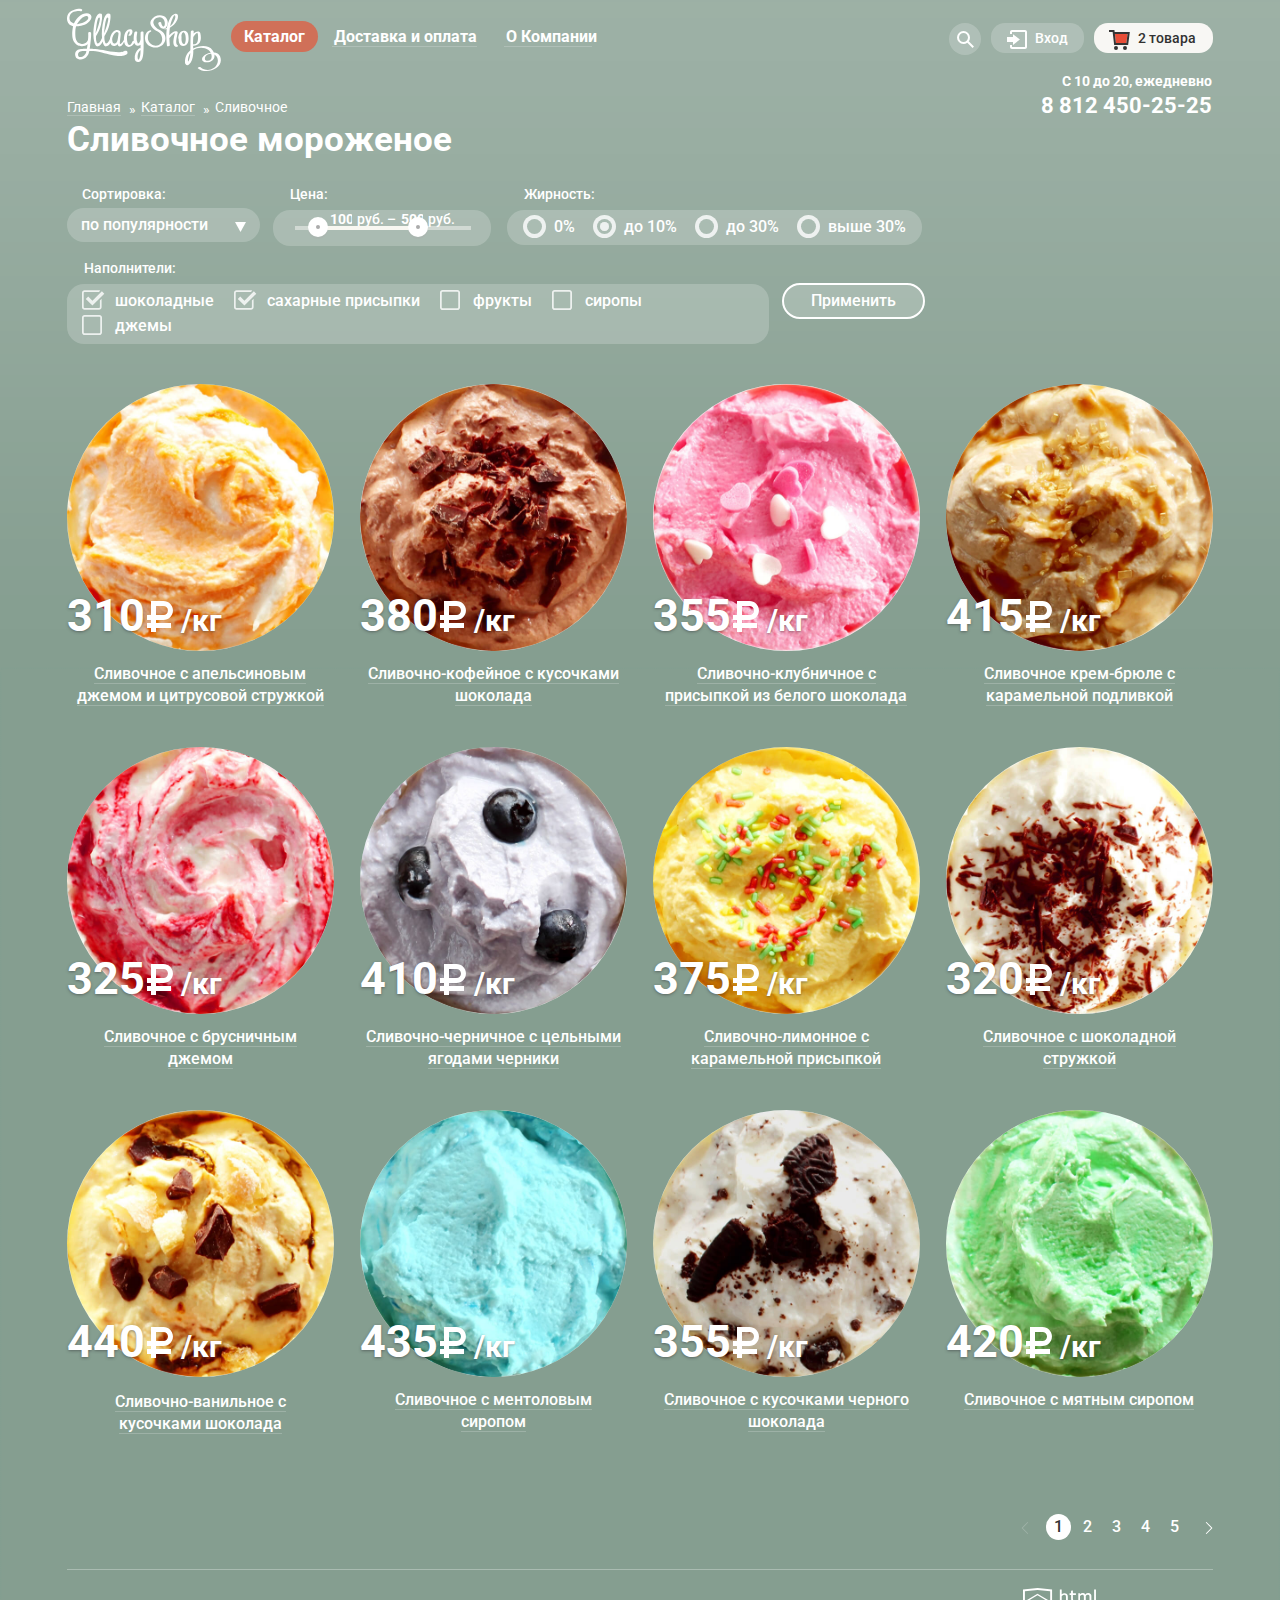
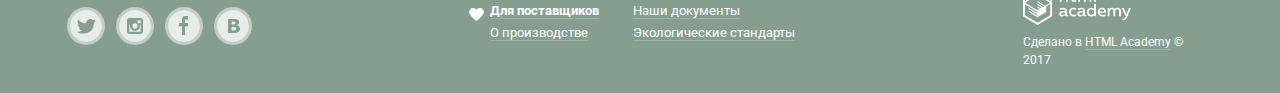
==== catalog.html @ 10a0502d "внесение правок в соответствии с замечаниями" ====
<!DOCTYPE html>
<html lang="ru">
  <head>
    <meta charset="utf-8">
    <meta name="format-detection" content="telephone=no">
    <title>HTML Academy: Глейси</title>
    <link href="https://fonts.googleapis.com/css?family=Roboto:400,500,700&amp;subset=cyrillic" rel="stylesheet">
    <link href="css/normalize.css" rel="stylesheet">
    <link href="css/style.css" rel="stylesheet">
  </head>
  <body class="catalog-body">
    <div class="site-container">
      <header class="main-header catalog-main-header">
        <nav class="main-navigation">
          <a class="header-logo" href="index.html">
            <img class="logo-image" src="img/logo.svg" width="154" height="64" alt="Глейси">
          </a>
          <ul class="site-navigation">
            <li class="site-navigation-item">
              <a class="site-navigation-link current" href="#">Каталог</a>
              <ul class="item-navigation">
                <li class="new-items">
                  <a href="#">
                    <strong>Новинки</strong>
                  </a>
                </li>
                <li>
                  <a class="current" href="catalog.html">Сливочное</a>
                </li>
                <li>
                  <a href="#">Щербеты</a>
                </li>
                <li>
                  <a href="#">Фруктовый лед</a>
                </li>
                <li>
                  <a href="#">Мелорин</a>
                </li>
              </ul>
            </li>
            <li class="site-navigation-item">
              <a class="site-navigation-link" href="#">Доставка и оплата</a>
            </li>
            <li>
              <a class="site-navigation-link" href="#">О Компании</a>
            </li>
          </ul>
          <ul class="user-navigation">
            <li class="header-search">
              <a class="user-navigation-link search-button" href="#" aria-label="Поиск"></a>
              <form class="search-form" method="get" action="#">
                <label class="visually-hidden" for="main-search">Что ищем</label>
                <input class="entry-field" id="main-search" name="search" type="search" placeholder="Что ищем?">
              </form>
            </li>
            <li class="header-enter">
              <a class="user-navigation-link enter-button" href="#">Вход</a>
              <form class="enter-form" method="post" action="#">
                <label class="visually-hidden" for="main-enter-email">Введите адрес электронной почты</label>
                <input class="entry-field" id="main-enter-email" name="enter-email" type="email" placeholder="Электронная почта">
                <label class="visually-hidden" for="main-enter-password">Введите пароль</label>
                <input class="entry-field" id="main-enter-password" name="enter-password" type="password" placeholder="Пароль">
                <div class="enter-button-wrapper">
                  <button class="button" type="submit">Войти</button>
                  <p>
                    <a class="enter-form-link" href="#">Забыли пароль?</a>
                    <a class="enter-form-link" href="#">Новая регистрация</a>
                  </p>
                </div>
              </form>
            </li>
            <li class="header-cart">
              <a class="user-navigation-link cart-link full-cart" href="#" aria-label="Корзина">2 товара</a>
              <div class="cart-content">
                <h2 class="visually-hidden">Содержание корзины</h2>
                <table>
                  <tr class="cart-item">
                    <td class="delete-button">
                      <button class="cart-button" type="button">
                        <span class="visually-hidden">Удалить товар из корзины</span>
                      </button>
                    </td>
                    <td class="item-image">
                      <img class="cart-item-image" src="img/small-ice-cream1.png" width="33" height="33" alt="Пломбир с апельсиновым джемом">
                    </td>
                    <td class="item-title">Пломбир с апельсиновым джемом</td>
                    <td class="item-weight-price">
                      1,5 кг х<span> 200 руб</span>
                    </td>
                    <td class="item-total-price">300 руб.</td>
                  </tr>
                  <tr class="cart-item">
                    <td class="delete-button">
                      <button class="cart-button" type="button">
                        <span class="visually-hidden">Удалить товар из корзины</span>
                      </button>
                    </td>
                    <td class="item-image">
                        <img class="cart-item-image" src="img/small-ice-cream2.png" width="33" height="33" alt="Клубничный пломбир с присыпкой из белого шоколада">
                    </td>
                    <td class="item-title">Клубничный пломбир с присыпкой из белого шоколада</td>
                    <td class="item-weight-price">
                      1,5 кг х<span> 300 руб</span>
                    </td>
                    <td class="item-total-price">450 руб.</td>
                  </tr>
                  <tr class="cart-total-price">
                    <td colspan="5">Итого: 750 руб.</td>
                  </tr>
                </table>
                <a class="button" href="#">Оформить заказ</a>
              </div>
            </li>
          </ul>
        </nav>
        <div class="contact-information">
          <p class="work-schedule">С 10 до 20, ежедневно</p>
          <p class="phone-number">8 812 450-25-25</p>
        </div>
      </header>
      <main class="catalog-main content">
        <ul class="breadcrumbs for-ie">
          <li>
            <a class="breadcrumbs-link" href="index.html">Главная</a>
          </li>
          <li>
            <a class="breadcrumbs-link" href="#">Каталог</a>
          </li>
          <li>Сливочное</li>
        </ul>
        <h1 class="for-ie">Сливочное мороженое</h1>
        <form class="filters for-ie" method="get" action="#">
          <h2 class="visually-hidden">Форма выбора товара</h2>
          <p class="sorting-filter-wrapper">
            <label class="sorting-filter-label" for="sorting">Сортировка:</label>
            <select class="sorting-filter" id="sorting" name="sorting">
              <option value="popular">по популярности</option>
              <option value="cheap">сначала недорогие</option>
              <option value="expensive">сначала дорогие</option>
              <option value="fat">по жирности</option>
            </select>
          </p>
          <fieldset class="price">
            <legend>Цена:</legend>
            <p class="price-value">
              <label class="visually-hidden" for="min-price">Введите минимальное значение</label>
              <input id="min-price" name="min-price" type="text" placeholder="100" value="100">
              <span>руб. &#8211;</span>
              <label class="visually-hidden" for="max-price">Введите максимальное значение</label>
              <input id="max-price" name="max-price" type="text" placeholder="500" value="500">
              <span>руб.</span>
            </p>
            <div class="price-range-background">
              <div class="price-range">
                <button class="min-price-button" type="button" aria-label="Минимальная цена"></button>
                <button class="max-price-button" type="button" aria-label="Максимальная цена"></button>
              </div>
            </div>
          </fieldset>
          <fieldset class="fat">
            <legend>Жирность:</legend>
            <ul class="fat-list">
              <li>
                <input class="visually-hidden fat-list-radio" id="fat-1" name="fat-select" type="radio" value="0">
                <label class="fat-list-button" for="fat-1">0%</label>
              </li>
              <li>
                <input class="visually-hidden fat-list-radio" id="fat-2" name="fat-select" type="radio" value="10" checked>
                <label class="fat-list-button" for="fat-2">до 10%</label>
              </li>
              <li>
                <input class="visually-hidden fat-list-radio" id="fat-3" name="fat-select" type="radio" value="30">
                <label class="fat-list-button" for="fat-3">до 30%</label>
              </li>
              <li>
                <input class="visually-hidden fat-list-radio" id="fat-4" name="fat-select" type="radio" value="over 30">
                <label class="fat-list-button" for="fat-4">выше 30%</label>
              </li>
            </ul>
          </fieldset>
          <fieldset class="filler">
            <legend>Наполнители:</legend>
            <ul class="filler-list">
              <li>
                <input class="visually-hidden filler-list-checkbox" id="filler-1" name="chocolate" type="checkbox" checked>
                <label class="filler-list-button" for="filler-1">шоколадные</label>
              </li>
              <li>
                <input class="visually-hidden filler-list-checkbox" id="filler-2" name="sugar-powders" type="checkbox" checked>
                <label class="filler-list-button" for="filler-2">сахарные присыпки</label>
              </li>
              <li>
                <input class="visually-hidden filler-list-checkbox" id="filler-3" name="fruit" type="checkbox">
                <label class="filler-list-button" for="filler-3">фрукты</label>
              </li>
              <li>
                <input class="visually-hidden filler-list-checkbox" id="filler-4" name="syrups" type="checkbox">
                <label class="filler-list-button" for="filler-4">сиропы</label>
              </li>
              <li>
                <input class="visually-hidden filler-list-checkbox" id="filler-5" name="jams" type="checkbox">
                <label class="filler-list-button" for="filler-5">джемы</label>
              </li>
            </ul>
          </fieldset>
          <button class="filters-button" type="submit">Применить</button>
        </form>
        <section class="ice-cream-types for-ie">
          <h2 class="visually-hidden">Список товаров</h2>
          <ul class="ice-cream-list">
            <li class="ice-cream-item">
              <img class="item-image" src="img/ice-cream1.jpg" width="267" height="267" alt="Сливочное с апельсиновым джемом и цитрусовой стружкой">
              <p class="item-price">
                <span>310</span>/кг
              </p>
              <p class="ice-cream-wrapper">
                <a class="item-title-link" href="#">Сливочное с апельсиновым джемом и цитрусовой стружкой</a>
                <a class="button item-button" href="#">Быстрый просмотр</a>
              </p>
            </li>
            <li class="ice-cream-item">
              <img class="item-image" src="img/ice-cream2.jpg" width="267" height="267" alt="Сливочно-кофейное с кусочками шоколада">
              <p class="item-price">
                <span>380</span>/кг
              </p>
              <p class="ice-cream-wrapper">
                <a class="item-title-link" href="#">Сливочно-кофейное с кусочками шоколада</a>
                <a class="button item-button" href="#">Быстрый просмотр</a>
              </p>
            </li>
            <li class="ice-cream-item">
              <img class="item-image" src="img/ice-cream3.jpg" width="267" height="267" alt="Сливочно-клубничное с присыпкой из белого шоколада">
              <p class="item-price">
                <span>355</span>/кг
              </p>
              <p class="ice-cream-wrapper">
                <a class="item-title-link" href="#">Сливочно-клубничное с присыпкой из белого шоколада</a>
                <a class="button item-button" href="#">Быстрый просмотр</a>
              </p>
            </li>
            <li class="ice-cream-item">
              <img class="item-image" src="img/ice-cream4.jpg" width="267" height="267" alt="Сливочное крем-брюле с карамельной подливкой">
              <p class="item-price">
                <span>415</span>/кг
              </p>
              <p class="ice-cream-wrapper">
                <a class="item-title-link" href="#">Сливочное крем-брюле с карамельной подливкой</a>
                <a class="button item-button" href="#">Быстрый просмотр</a>
              </p>
            </li>
            <li class="ice-cream-item">
              <img class="item-image" src="img/ice-cream5.jpg" width="267" height="267" alt="Сливочное с брусничным джемом">
              <p class="item-price">
                <span>325</span>/кг
              </p>
              <p class="ice-cream-wrapper">
                <a class="item-title-link" href="#">Сливочное с брусничным джемом</a>
                <a class="button item-button" href="#">Быстрый просмотр</a>
              </p>
            </li>
            <li class="ice-cream-item">
              <img class="item-image" src="img/ice-cream6.jpg" width="267" height="267" alt="Сливочно-черничное с цельными ягодами черники ">
              <p class="item-price">
                <span>410</span>/кг
              </p>
              <p class="ice-cream-wrapper">
                <a class="item-title-link" href="#">Сливочно-черничное с цельными ягодами черники</a>
                <a class="button item-button" href="#">Быстрый просмотр</a>
              </p>
            </li>
            <li class="ice-cream-item">
              <img class="item-image" src="img/ice-cream7.jpg" width="267" height="267" alt="Сливочно-лимонное с карамельной присыпкой">
              <p class="item-price">
                <span>375</span>/кг
              </p>
              <p class="ice-cream-wrapper">
                <a class="item-title-link" href="#">Сливочно-лимонное с карамельной присыпкой</a>
                <a class="button item-button" href="#">Быстрый просмотр</a>
              </p>
            </li>
            <li class="ice-cream-item">
              <img class="item-image" src="img/ice-cream8.jpg" width="267" height="267" alt="Сливочное с шоколадной стружкой">
              <p class="item-price">
                <span>320</span>/кг
              </p>
              <p class="ice-cream-wrapper">
                <a class="item-title-link" href="#">Сливочное с шоколадной стружкой</a>
                <a class="button item-button" href="#">Быстрый просмотр</a>
              </p>
            </li>
            <li class="ice-cream-item">
              <img class="item-image" src="img/ice-cream9.jpg" width="267" height="267" alt="Сливочно-ванильное с кусочками шоколада">
              <p class="item-price">
                <span>440</span>/кг
              </p>
              <p class="ice-cream-wrapper">
                <a class="item-title-link" href="#">Сливочно-ванильное с кусочками шоколада</a>
                <a class="button item-button" href="#">Быстрый просмотр</a>
              </p>
            </li>
            <li class="ice-cream-item">
              <img class="item-image" src="img/ice-cream10.jpg" width="267" height="267" alt="Сливочноe с ментоловым сиропом">
              <p class="item-price">
                <span>435</span>/кг
              </p>
              <p class="ice-cream-wrapper">
                <a class="item-title-link" href="#">Сливочноe с ментоловым сиропом</a>
                <a class="button item-button" href="#">Быстрый просмотр</a>
              </p>
            </li>
            <li class="ice-cream-item">
              <img class="item-image" src="img/ice-cream11.jpg" width="267" height="267" alt="Сливочное с кусочками черного шоколада">
              <p class="item-price">
                <span>355</span>/кг
              </p>
              <p class="ice-cream-wrapper">
                <a class="item-title-link" href="#">Сливочное с кусочками черного шоколада</a>
                <a class="button item-button" href="#">Быстрый просмотр</a>
              </p>
            </li>
            <li class="ice-cream-item">
              <img class="item-image" src="img/ice-cream12.jpg" width="267" height="267" alt="Сливочное с мятным сиропом">
              <p class="item-price">
                <span>420</span>/кг
              </p>
              <p class="ice-cream-wrapper">
                <a class="item-title-link" href="#">Сливочное с мятным сиропом</a>
                <a class="button item-button" href="#">Быстрый просмотр</a>
              </p>
            </li>
          </ul>
        </section>
        <ul class="pagination for-ie" aria-label="преход на другую страницу">
          <li>
            <a class="back" href="#">
              <span class="visually-hidden">назад</span>
            </a>
          </li>
          <li>
            <a class="page active" href="#">1</a>
          </li>
          <li>
            <a class="page" href="#">2</a>
          </li>
          <li>
            <a class="page" href="#">3</a>
          </li>
          <li>
            <a class="page" href="#">4</a>
          </li>
          <li>
            <a class="page" href="#">5</a>
          </li>
          <li>
            <a class="forward" href="#">
              <span class="visually-hidden">вперед</span>
            </a>
          </li>
        </ul>
      </main>
      <footer class="main-footer catalog-footer">
          <ul class="social" aria-label="мы в социальных сетях">
            <li>
              <a class="social-link twitter" href="#">
                <span class="visually-hidden">Твиттер</span>
              </a>
            </li>
            <li>
              <a class="social-link instagramm" href="#">
                <span class="visually-hidden">Инстаграмм</span>
              </a>
            </li>
            <li>
              <a class="social-link facebook" href="#">
                <span class="visually-hidden">Фейсбук</span>
              </a>
            </li>
            <li>
              <a class="social-link vk" href="#">
                <span class="visually-hidden">Вконтакте</span>
              </a>
          </li>
          </ul>
          <ul class="for-constractors-menu">
            <li>
              <a class="constractors" href="#">Для поставщиков</a>
            </li>
            <li>
              <a href="#">Наши документы</a>
            </li>
            <li>
              <a href="#">О производстве</a>
            </li>
            <li>
              <a href="#">Экологические стандарты</a>
            </li>
          </ul>
          <div class="copyright">
            <a href="https://htmlacademy.ru/intensive/htmlcss">
              <img src="img/logo-htmlacademy-small.svg" width="108" height="39" alt="Логотип HTML-Academy">
            </a>
            <p>
              Сделано в
              <a class="academy-link" href="https://htmlacademy.ru/intensive/htmlcss">HTML Academy</a>
              &#169; 2017
            </p>
          </div>
        </footer>
    </div>
  </body>
</html>
---- css/style.css ----
html {
  box-sizing: border-box;
}
*, *::after, *::before {
  box-sizing: inherit;
}
body {
  min-width: 1200px;
  margin: 0;
  padding: 0;
  font-weight: 400;
  font-size: 16px;
  line-height: 18px;
  font-family: "Roboto", "Arial", sans-serif;
  color: #ffffff;
  background-color: #849d8f;
}
.catalog-body {
  background-color: #849d8f;
  background-image: url(../img/illumination.png);
  background-size: cover;
}
.site-container {
  width: 1200px;
  margin: 0 auto;
}
a {
  text-decoration: none;
}
.visually-hidden {
  position: absolute;
  clip: rect(0 0 0 0);
  clip-path: inset(100%);
  width: 1px;
  height: 1px;
  margin: -1px;
  padding: 0;
  white-space: nowrap;
  overflow: hidden;
  border: 0;
}
.button {
  font-weight: 700;
  font-size: 18px;
  line-height: 24px;
  color: #fefefe;
  background-color: #e84d37;
  background-image: linear-gradient(to bottom, #e74a35, #f26843 );
  border: none;
  border-radius: 19px;
  box-shadow: 0 2px 2px 0 rgba(172, 16, 0, 0.64);
}
.button:hover,
.button:focus {
  background-image: linear-gradient(to bottom, #f58669, #ec6f5e );
  box-shadow: 0px 2px 2px 0px #ac1000;
}
.button:active {
  color: #fceeec;
  background-image: linear-gradient(to bottom, #d74632, #e1613e);
  box-shadow: inset 0px 2px 2px 0px #ac1000;
}
.entry-field::-webkit-input-placeholder {
  font-weight: 400;
  color: #999999;
}
.entry-field::-moz-placeholder {
  font-weight: 400;
  color: #999999;
}
.entry-field:-ms-input-placeholder {
  font-weight: 400;
  color: #999999;
}
.entry-field:focus::-webkit-input-placeholder {
  color: transparent;
}
.entry-field:focus::-moz-placeholder {
  color: transparent;
}
.entry-field:focus:-ms-input-placeholder {
  color: transparent;
}
.entry-field {
  min-height: 44px;
  font-weight: 700;
  font-size: 14px;
  line-height: 24px;
  color: #323232;
  background-color: #ffffff;
  border: 1px solid rgba(178, 178, 178, 0.52);
}
.entry-field:hover {
  border: 1px solid rgba(154, 154, 154, 0.52);
  box-shadow: 0 0 0 1px rgba(154, 154, 154, 0.52);
}
.entry-field:focus {
  border: 1px solid rgba(46, 136, 228, 0.52);
  box-shadow: 0 0 0 1px rgba(46, 136, 228, 0.52);
}
.main-header {
  position: relative;
  z-index: 2;
  margin-bottom: 39px;
  padding: 0 27px;
  text-align: right;
}
.catalog-main-header {
  margin-bottom: 21px;
}
.main-navigation {
  display: flex;
  justify-content: space-between;
  padding-top: 8px;
}
.site-navigation {
  display: flex;
  flex-wrap: wrap;
  width: 680px;
  margin: 0;
  margin-top: 20px;
  margin-left: 10px;
  padding: 0;
  list-style: none;
  font-weight: 700;
}
.site-navigation > li {
  position: relative;
  margin-right: 3px;
  margin-bottom: 7px;
}
.site-navigation-link {
  position: relative;
  padding: 6px 13px;
  color: #ffffff;
  background-color: transparent;
  border-radius: 16px;
}
.site-navigation-link::after {
  content: "";
  position: absolute;
  bottom: 5px;
  left: 11px;
  width: 75%;
  border-bottom: 1px solid rgba(255, 255, 255, 0.2);
}
.site-navigation-item:nth-child(2) .site-navigation-link::after {
  width: 86%;
}
.site-navigation-item:nth-child(3) .site-navigation-link::after {
  width: 80%;
}
.site-navigation .current,
.site-navigation .current:hover {
  color: #ffffff;
  background-color: #d07058;
  border-bottom: none;
}
.site-navigation-link:hover,
.site-navigation-link:focus {
  color: #333333;
  background-color: #f7f6f3;
  border-bottom: none;
}
.site-navigation-link:active {
  color: #333333;
  background-color: #ededed;
  border-bottom: none;
  box-shadow: inset 0 2px 1px 0 #696969;
}
.site-navigation-link:hover::after,
.site-navigation-link:active::after,
.site-navigation-link:focus::after,
.site-navigation-link.current::after {
  display: none;
}
.item-navigation {
  position: absolute;
  top: 30px;
  left: -7px;
  z-index: -1;
  width: 144px;
  padding: 0;
  padding-bottom: 7px;
  list-style: none;
  font-weight: 400;
  font-size: 14px;
  line-height: 16px;
  text-align: left;
  color: #323232;
  background-color: #f8f7f4;
  border-radius: 4px;
  box-shadow: 0px 20px 20px 0px rgba(0, 0, 0, 0.4);
  opacity: 0;
  transform: scale(0.1);
}
.site-navigation-link:hover + .item-navigation,
.site-navigation-link:focus + .item-navigation,
.site-navigation-link:active + .item-navigation,
.site-navigation-item:hover .item-navigation,
.item-navigation:hover {
  z-index: 2;
  opacity: 1;
  transform: scale(1);
}
.item-navigation li {
  margin: 0;
}
.item-navigation a {
  display: block;
  padding: 9px 18px 6px 19px;
  color: #323232;
}
.new-items a{
  padding-top: 10px;
  padding-bottom: 14px;
  font-weight: 700;
  border-bottom: 1px solid rgba(53, 53, 53, 0.2);
  border-radius: 4px 4px 0 0;
}
.item-navigation a:hover,
.item-navigation a:focus {
  background-color: #fbded7;
}
.item-navigation a:active {
  background-color: #f6b5a5;
}
.user-navigation {
  width: 277px;
  margin: 15px 0 0 auto;
  padding: 0;
  display: flex;
  flex-wrap: wrap;
  justify-content: flex-end;
  list-style: none;
}
.user-navigation li {
  margin-left: 10px;
  font-weight: 500;
  font-size: 14px;
}
.user-navigation-link {
  display: block;
  line-height: 16px;
  color: inherit;
  background-color: rgba(255, 255, 255, 0.2);
  border-radius: 14px;
}
.user-navigation .user-navigation-link:hover,
.user-navigation .user-navigation-link:focus {
  color: #323232;
  background-color: #f8f7f4;
}
.user-navigation .header-search {
  position: relative;
}
.search-button {
  width: 32px;
  height: 32px;
  background-image: url(../img/search.svg);
  background-repeat: no-repeat;
  background-position: center;
  border-radius: 50%;
}
.search-button:hover,
.search-button:focus {
  background-image: url(../img/search-hover.svg);
}
.search-form {
  position: absolute;
  top: 38px;
  left: -308px;
  z-index: -1;
  padding: 20px 15px;
  background-color: #f8f7f4;
  border-radius: 4px 5px;
  box-shadow: 0px 20px 20px 0px rgba(0, 0, 0, 0.4);
  opacity: 0;
  transform: scale(0.1);
}
.search-form input {
  width: 310px;
  padding: 8px 12px;
  border-radius: 4px;
}
.search-button:hover + .search-form,
.search-button:active + .search-form,
.search-button:focus + .search-form,
.header-search:hover .search-form {
  opacity: 1;
  z-index: 2;
  transform: scale(1);
}
.header-enter {
  position: relative;
}
.header-enter .enter-button {
  padding: 7px 16px 7px 44px;
}
.header-enter .enter-button::before {
  content: "";
  position: absolute;
  top: 7px;
  left: 16px;
  width: 21px;
  height: 19px;
  background-image: url(../img/enter.svg);
}
.header-enter .enter-button:hover::before,
.header-enter .enter-button:focus::before {
  background-image: url(../img/enter-hover.svg);
}
.enter-form {
  position: absolute;
  top: 37px;
  left: -183px;
  z-index: -1;
  padding: 20px;
  padding-bottom: 16px;
  font-size: 14px;
  line-height: 24px;
  text-align: left;
  color: #999999;
  background-color: #f8f7f4;
  border-radius: 5px;
  box-shadow: 0px 20px 20px 0px rgba(0, 0, 0, 0.4);
  opacity: 0;
  transform: scale(0.1);
}
.enter-button:hover + .enter-form,
.enter-button:focus + .enter-form,
.enter-button:active + .enter-form,
.header-enter:hover .enter-form {
  opacity: 1;
  z-index: 2;
  transform: scale(1);
}
.enter-form input {
  width: 240px;
  margin-bottom: 19px;
  padding: 0 12px;
  border-radius: 4px;
}
.enter-form .button {
  align-self: flex-start;
  margin-top: 1px;
  padding: 9px 24px;
  box-shadow: 0 1px 2px 0 #ac1000;
}
.enter-button-wrapper {
  display: flex;
  justify-content: space-between;
}
.enter-form p {
  width: 119px;
  margin: 0;
}
.enter-form-link {
  position: relative;
  font-size: 13px;
  line-height: 24px;
  color: #323232;
}
.enter-form-link::after {
  content: "";
  position: absolute;
  bottom: 2px;
  left: 0;
  width: 100%;
  border-bottom: 1px solid rgba(50, 50, 50, 0.3);
}
.enter-form-link:hover,
.enter-form-link:active {
  color: #e84d37;
}
.enter-form-link:hover::after,
.enter-form-link:active::after,
.enter-form-link:focus::after {
  border-bottom-color: rgba(232, 77, 55, 0.3);
}
.header-cart {
  position: relative;
}
.header-cart .cart-link {
  position: relative;
  padding: 7px 34px 7px 44px;
}
.header-cart .cart-link::before {
  content: "";
  position: absolute;
  top: 7px;
  left: 15px;
  width: 21px;
  height: 20px;
  background-image: url(../img/cart.svg);
}
.header-cart .cart-link:hover::before,
.header-cart .cart-link:focus::before {
  background-image: url(../img/cart-hover.svg);
}
.user-navigation .full-cart {
  padding-right: 17px;
  color: #323232;
  background-color: #f8f7f4;
}
.header-cart .full-cart::before,
.header-cart .full-cart:hover::before,
.header-cart .full-cart:focus::before {
  background-image: url(../img/full-cart.svg);
}
.cart-content {
  position: absolute;
  top: 38px;
  right: 0;
  z-index: -1;
  width: 540px;
  padding: 18px 15px;
  font-size: 13px;
  line-height: 16px;
  color: #323232;
  background-color: #f8f7f4;
  border-radius: 4px;
  box-shadow: 0 20px 20px 0 rgba(0, 0, 0, 0.4);
  opacity: 0;
  transform: scale(0.1);
}
.full-cart:hover + .cart-content,
.full-cart:focus + .cart-content,
.full-cart:active + .cart-content,
.header-cart:hover .cart-content {
  z-index: 2;
  opacity: 1;
  transform: scale(1);
}
.cart-content table {
  border-collapse: collapse;
}
.cart-content tr {
  min-height: 55px;
  text-align: left;
}
.cart-content tr:nth-last-child(2) {
  border-bottom: 1px solid #cacac7;
}
.cart-content td {
  padding-top: 9px;
  padding-bottom: 17px;
  vertical-align: top;
}
.cart-content .delete-button {
  width: 26px;
  padding-top: 4px;
}
.cart-button {
  width: 11px;
  height: 11px;
  background-color: transparent;
  background-image: url(../img/x.svg);
  background-repeat: no-repeat;
  background-position: center;
  border: none;
}
.cart-content .item-image {
  width: 45px;
  padding-top: 0;
}
.cart-content .item-title {
  width: 229px;
}
.item-weight-price {
  width: 141px;
  padding-left: 17px;
}
.item-total-price {
  width: 70px;
}
.cart-content span {
  color: #999999;
}
.cart-total-price td{
  padding-top: 12px;
  font-weight: 700;
  font-size: 15px;
  line-height: 18px;
  text-align: right;
}
.cart-content .button {
  display: inline-block;
  padding: 9px 15px 11px;
  vertical-align: middle;
  box-shadow: 0 1px 2px 0 #ac1000;
}
.contact-information {
  position: absolute;
  bottom: -42px;
  right: 28px;
}
.work-schedule {
  margin: 0;
  margin-bottom: 5px;
  font-weight: 700;
  font-size: 14px;
  line-height: 16px;
}
.phone-number {
  margin: 0;
  font-weight: 700;
  font-size: 22px;
  line-height: 24px;
}
.content {
  padding: 0 27px;
}
.promo-wrapper {
  position: relative;
  margin-bottom: 38px;
}
.promo-actions {
  position: relative;
  display: flex;
  flex-direction: column;
  justify-content: flex-end;
  align-items: center;
  padding-top: 15px;
  padding-bottom: 5px;
  min-height: 495px;
}
.promo-actions:nth-child(2),
.promo-actions:nth-child(3) {
  display: none;
}
.promo-actions h2 {
  z-index: 2;
  order: 1;
  width: 675px;
  margin: 0;
  margin-bottom: 30px;
  font-weight: 700;
  font-size: 60px;
  line-height: 61px;
  text-align: center;
}
.promo-image {
  position: absolute;
  top: -116px;
  left: 50px;
  z-index: 1;
}
.promo-actions .button {
  z-index: 2;
  order: 2;
  padding: 10px 40px 9px;
  font-size: 32px;
  line-height: 44px;
  color: #ffffff;
  text-shadow: 0 2px 5px rgba(160, 32, 11, 0.76);
  border-radius: 28px;
}
.button-wrapper {
  position: absolute;
  left: 0;
  bottom: 27px;
}
.slider-button {
  width: 20px;
  height: 20px;
  background-color: transparent;
  border: 3px solid #ffffff;
  border-radius: 50%;
  margin-right: 5px;
}
.button-wrapper .active {
  background-color: #ffffff;
}
.free-proposal {
  margin-bottom: 40px;
}
.free-proposal-list {
  display: flex;
  justify-content: space-between;
  align-items: flex-start;
  margin: 0;
  padding: 0;
  list-style: none;
}
.free-proposal-item {
  z-index: 2;
  display: flex;
  flex-direction: column;
  width: 560px;
  padding: 15px 19px 25px;
  border-radius: 14px;
}
.free-proposal-item h3 {
  margin: 0;
  margin-bottom: 15px;
  padding: 0;
  font-weight: 700;
  font-size: 35px;
  line-height: 41px;
}
.free-proposal-item p {
  margin: 0;
  margin-bottom: 43px;
  font-weight: 700;
  font-size: 18px;
  line-height: 22px;
}
.free-proposal-item .button {
  align-self: flex-end;
  padding: 11px 24px;
  color: #ffffff;
  border-radius: 24px;
}
.raspberries {
  background-color: #713f45;
  background-image: url(../img/raspberries.jpg);
}
.raspberries .button {
  background-image: linear-gradient(to bottom, #ca3824, #f26843);
  box-shadow: 0px 2px 2px 0px rgba(85, 8, 0, 0.54);
}
.raspberries .button:hover,
.raspberries .button:focus {
  color: #fefefe;
  background-image: linear-gradient(to bottom, #e74a35, #f26843);
}
.raspberries .button:focus {
  box-shadow: inset 0px 2px 2px 0px #942718;
}
.chocolate {
  background-color: #665a51;
  background-image: url(../img/chocolate.jpg)
}
.ice-cream-list {
  display: flex;
  flex-wrap: wrap;
  margin: 0;
  padding: 0;
  list-style: none;
}
.ice-cream-item {
  position: relative;
  width: 266px;
  margin-right: 27px;
  padding: 209px 0 40px;
}
.ice-cream-item:nth-child(4n) {
  margin-right: 0;
}
.bestsellers-item {
  padding-bottom: 39px;
}
.bestsellers-item::before {
  content: "";
  position: absolute;
  top: 0;
  left: 0;
  width: 61px;
  height: 61px;
  background-image: url(../img/hit.svg)
}
.ice-cream-item::after {
  content: "";
  position: absolute;
  top: -5px;
  left: -15px;
  z-index: -1;
  display: none;
  width: 293px;
  height: 405px;
  background-color: rgba(248, 247, 244, 0.2);
  border-radius: 4px;
  box-shadow: 0px 20px 20px 0px rgba(0, 0, 0, 0.4);
}
.ice-cream-item:hover::after {
  z-index: 1;
  display: block;
}
.ice-cream-item .item-image {
  position: absolute;
  top: 0;
  left: 0;
  z-index: -1;
  border-radius: 50%;
}
.ice-cream-item .item-price {
  margin: 0;
  margin-bottom: 20px;
  font-weight: 700;
  font-size: 30px;
  line-height: 45px;
  text-shadow: 0 1px 3px rgba(49, 50, 53, 0.5);
}
.item-price span {
  position: relative;
  padding-right: 36px;
  font-size: 45px;
}
.item-price span::after {
  content: "";
  position: absolute;
  top: 10px;
  right: 5px;
  width: 31px;
  height: 36px;
  background-image: url(../img/icon-ruble.svg)
}
.ice-cream-wrapper {
  position: relative;
  z-index: 2;
  width: 261px;
  margin: 0;
  padding: 0;
  padding-left: 5px;
  text-align: center;
}
.ice-cream-item:nth-child(9) .ice-cream-wrapper {
  padding-top: 2px;
}
.ice-cream-item .item-title-link {
  font-weight: 500;
  line-height: 22px;
  color: #ffffff;
  border-bottom: 1px solid rgba(255, 255, 255, 0.2);
}
.ice-cream-item .item-title-link:hover,
.ice-cream-item .item-title-link:active,
.ice-cream-item .item-title-link:focus {
  color: #ffbc9e;
  border-bottom-color: rgba(255, 188, 158, 0.3);
}
.item-button {
  position: absolute;
  bottom: -62px;
  left: 34px;
  z-index: -1;
  padding: 11px 18px;
  border-radius: 20px;
  opacity: 0;
  box-shadow: 0px 1px 2px 0px #ac1000;
}
.ice-cream-item:hover .ice-cream-wrapper > .item-button {
  z-index: 2;
  opacity: 1;
}
.features {
  margin-bottom: 40px;
  padding: 25px 30px 3px 20px;
  line-height: 22px;
  color: #323232;
  background-color: #e1d7bb;
  background-image: url(../img/wafer.jpg);
  border-radius: 14px;
}
.features-slogan {
  margin: 0;
  margin-bottom: 20px;
  padding: 0;
  font-weight: 500;
  font-size: 24px;
  line-height: 30px;
}
.features-list {
  margin: 0;
  padding: 0;
  list-style: none;
  display: flex;
  flex-wrap: wrap;
  justify-content: space-between;
  padding-left: 58px;
}
.features-item {
  position: relative;
  margin-bottom: 22px;
  width: 487px;
}
.features-item:nth-child(2n) {
  width: 472px;
}
.features-item::before {
  content: "";
  position: absolute;
  top: -11px;
  left: -58px;
  width: 49px;
  height: 49px;
}
.ice-picture::before {
  background-image: url(../img/ice-cream.svg);
}
.leaf-picture::before {
  background-image: url(../img/leaf.svg);
}
.cow-picture::before {
  background-image: url(../img/cow.svg);
}
.thermometer-picture::before {
  background-image: url(../img/thermometer.svg);
}
.blog-newsletter-wrapper {
  display: flex;
  justify-content: space-between;
  align-items: flex-start;
  margin-bottom: 38px;
}
.blog-news {
  width: 560px;
  min-height: 222px;
  padding: 23px 20px;
  color: #323232;
  line-height: 22px;
  background-color: #fcfcfc;
  background-image: url(../img/strawberry.jpg);
  background-position: 0 -35px;
  border-radius: 15px;
}
.blog-news h2 {
  margin: 0;
  margin-bottom: 4px;
  padding: 0;
  font-weight: 500;
  font-size: 16px;
}
.blog-news p {
  margin: 0;
  padding: 0;
  width: 281px;
}
.blog-news a{
  font-weight: 700;
  font-size: 24px;
  line-height: 30px;
  color: inherit;
  background-image: linear-gradient(to bottom, #323232 100%, transparent 100%);
  background-position: 0 25px;
  background-repeat: repeat-x;
  background-size: 1px 2px;
}
.blog-news a:hover,
.blog-news a:active {
  color: #e84d37;
  background-image: linear-gradient(to bottom, rgba(232,77,55,.3) 100%, transparent 100%);
}
.newsletter-subscription {
  width: 560px;
  padding: 5px;
  background-color: #e1d5dc;
  background-image: url(../img/post-background.svg);
  background-repeat: no-repeat;
  background-size: cover;
  border-radius: 11px;
}
.background {
  padding: 28px 15px 32px 22px;
  background-color: #f8f7f4;
  border-radius: 9px;
}
.newsletter-subscription p {
  margin: 0;
  margin-bottom: 35px;
  padding: 0;
  line-height: 22px;
  color: #5a5a5a;
}
.newsletter-subscription input {
  width: 368px;
  margin-right: 10px;
  margin-bottom: 5px;
  padding: 9px 13px;
  font-size: 16px;
  border-radius: 3px;
}
.subscription-form .button {
  padding: 9px 16px;
  text-align: center;
}
.contacts-container {
  position: relative;
  width: 1200px;
  margin: 0 -27px;
}
.contacts-description {
  position: absolute;
  top: 62px;
  right: 27px;
  width: 302px;
  padding: 27px 24px 33px 26px;
  font-size: 14px;
  line-height: 20px;
  color: #323232;
  background-color: #fefefe;
  border-radius: 13px;
}
.contacts-description p {
  margin: 0;
  padding: 0;
}
.contacts-description .contacts-adress {
  margin-bottom: 19px;
}
.contacts-description .contacts-phone {
  margin-bottom: 26px;
}
.contacts-description .narrow-title {
  padding-right: 100px;
  padding-bottom: 1px;
}
.contacts-adress .adress,
.contacts-phone .phone-number {
  font-weight: 700;
  font-size: 18px;
  line-height: 24px;
}
.contacts-phone .phone-number {
  margin-top: 4px;
  margin-bottom: 3px;
  line-height: 22px;
}
.contacts-description .button {
  display: inline-block;
  padding: 9px 27px;
  vertical-align: middle;
}
.main-footer {
  display: flex;
  justify-content: space-between;
  padding: 12px 27px 24px;
}
.social {
  display: flex;
  flex-wrap: wrap;
  width: 197px;
  margin: 0;
  padding: 0;
  padding-top: 20px;
  list-style: none;
}
.social li {
  margin-right: 11px;
  margin-bottom: 5px;
}
.social .social-link {
  display: block;
  width: 38px;
  height: 38px;
  border: 3px solid rgba(255, 255, 255, 0.5);
  border-radius: 50%;
}
.social .social-link:hover,
.social .social-link:active,
.social .social-link:focus {
  border: 3px solid rgba(255, 255, 255, 0.7);
}
.twitter {
  background-image: url(../img/twitter.svg);
  background-repeat: no-repeat;
  background-position: center;
 }
 .twitter:hover {
  background-image: url(../img/twitter-hover.svg);
 }
 .twitter:active {
  background-image: url(../img/twitter-active.svg);
 }
.instagramm {
  background-image: url(../img/instagramm.svg);
  background-repeat: no-repeat;
  background-position: center;
}
.instagramm:hover {
  background-image: url(../img/instagramm-hover.svg);
}
.instagramm:active {
  background-image: url(../img/instagramm-active.svg);
}
.facebook {
  background-image: url(../img/facebook.svg);
  background-repeat: no-repeat;
  background-position: center;
}
.facebook:hover {
  background-image: url(../img/facebook-hover.svg);
}
.facebook:active {
  background-image: url(../img/facebook-active.svg);
}
.vk {
  background-image: url(../img/vkontakte.svg);
  background-repeat: no-repeat;
  background-position: center;
}
.vk:hover {
  background-image: url(../img/vkontakte-hover.svg);
}
.vk:active {
  background-image: url(../img/vkontakte-active.svg);
}
.for-constractors-menu {
  position: relative;
  display: flex;
  flex-wrap: wrap;
  align-content: flex-start;
  width: 340px;
  margin: 0;
  padding: 0;
  padding-left: 16px;
  padding-top: 15px;
  list-style: none;
  font-size: 13px;
}
.for-constractors-menu li {
  min-width: 116px;
  margin-bottom: 4px;
}
.for-constractors-menu li:nth-child(2n+1) {
  margin-right: 27px;
}
.for-constractors-menu::before {
  content: "";
  position: absolute;
  top: 21px;
  left: -5px;
  width: 15px;
  height: 13px;
  background-image: url(../img/heart.svg);
}
.for-constractors-menu a {
  color: #ffffff;
  border-bottom: 1px solid rgba(255, 255, 255, 0.2);
}
.for-constractors-menu a:hover,
.for-constractors-menu a:active {
  color: #ffbc9e;
  border-bottom-color: rgba(255, 188, 158, 0.3);
}
.constractors {
  font-weight: 700;
}
.copyright {
  width: 190px;
}
.academy-logo {
  display: block;
  width: 108px;
  height: 39px;
}
.academy-link {
  color: #fefefe;
  border-bottom: 1px solid rgba(255, 255, 255, 0.2);
}
.academy-link:hover,
.academy-link:active {
  color: #ffbc9e;
  border-bottom-color: rgba(255, 188, 158, 0.3);
}
.copyright p {
  margin: 0;
  margin-top: 3px;
  padding: 0;
  font-size: 12px;
  color: #fefefe;
}
.modal-feedback {
  position: fixed;
  top: 50%;
  left: 50%;
  z-index: 4;
  display: none;
  width: 477px;
  padding: 20px 25px 27px;
  background-color: #f8f7f4;
  border-radius: 9px;
  transform: translate(-50%, -50%);
}
.modal-overlay {
  position: fixed;
  top: 0;
  left: 0;
  z-index: 3;
  display: none;
  width: 100%;
  height: 100%;
  background-color: rgba(0, 0, 0, 0.3);
}
.modal-feedback p {
  margin: 0;
  margin-bottom: 20px;
  font-weight: 500;
  font-size: 24px;
  line-height: 28px;
  color: #323232;
}
.modal-close {
  position: absolute;
  top: 15px;
  right: 15px;
  width: 18px;
  height: 17px;
  background-image: url(../img/x-big.svg);
  background-repeat: no-repeat;
  background-size: cover;
  border: none;
  background-color: #f8f7f4;
}
.feedback-form {
  display: flex;
  flex-direction: column;
}
.modal-feedback input,
.modal-feedback textarea {
  font-size: 16px;
  border-radius: 4px;
}
.modal-feedback input {
  width: 268px;
  margin-bottom: 21px;
  padding: 11px 14px 6px;
}
.modal-feedback textarea {
  width: 428px;
  min-height: 155px;
  margin-bottom: 25px;
  padding: 14px 15px;
  resize: none;
}
.feedback-form .button {
  align-self: flex-end;
  padding: 10px 23px;
  border-radius: 21px;
}
/*Каталог*/
.catalog-main {
  position: relative;
  padding-top: 2px;
}
.breadcrumbs {
  /*position: absolute;
  top: -17px;
  left: 27px;*/
  display: flex;
  width: 900px;
  margin: 0;
  margin-bottom: 4px;
  padding: 0;
  list-style: none;
}
.breadcrumbs li {
  font-size: 14px;
  line-height: 16px;
}
.breadcrumbs-link {
  position: relative;
  z-index: 2;
  margin-right: 20px;
  color: #ffffff;
  border-bottom: 1px solid rgba(255, 255, 255, 0.2);
}
.breadcrumbs-link:hover,
.breadcrumbs-link:active,
.breadcrumbs-link:focus {
  color: #ffbc9e;
  border-bottom-color: rgba(255, 188, 158, 0.3);
}
.breadcrumbs-link::after {
  content: "»";
  position: absolute;
  top: 2px;
  right: -15px;
}
.catalog-main h1 {
  margin: 0;
  margin-bottom: 25px;
  padding: 0;
  font-weight: 700;
  font-size: 35px;
  line-height: 41px;
}
.filters {
  display: flex;
  flex-wrap: wrap;
  width: 870px;
  margin-bottom: 27px;
  margin-left: -11px;
  padding: 0;
  font-weight: 500;
}
.filters fieldset {
  margin-bottom: 13px;
  margin-left: 11px;
  padding: 0;
  border: none;
}
.sorting-filter-wrapper {
  width: 195px;
  margin: 0;
  margin-left: 11px;
}
.sorting-filter-label {
  position: relative;
  font-size: 14px;
  line-height: 16px;
  padding-left: 15px;
}
.sorting-filter {
  width: 193px;
  margin-top: 5px;
  padding: 8px 14px 8px;
  font-weight: inherit;
  font-size: inherit;
  line-height: inherit;
  color: #ffffff;
  background-color: rgba(255, 255, 255, 0.2);
  background-image: url(../img/icon-down-dir.svg);
  background-repeat: no-repeat;
  background-position: 168px 14px;
  border: none;
  border-radius: 17px;
  -moz-appearance: none;
  -webkit-appearance: none;
  appearance: none;
}
.sorting-filter::-ms-expand {
  display: none;
}
.sorting-filter:hover {
  color: #323232;
  background-image: url(../img/icon-down-dir-black.svg);
}
.sorting-filter:focus {
  color: #323232;
  background-color: #ffffff;
  background-image: url(../img/icon-down-dir-black.svg);
}
.sorting-filter option {
  font-size: 14px;
  line-height: 14px;
  color: #323232;
  background-color: #ffffff;
}
.sorting-filter option:hover {
  color: #ffffff;
  background-color: #1e90ff;
}
.filters legend {
  margin-bottom: 8px;
  padding-top: 1px;
  padding-left: 17px;
  font-size: 14px;
  line-height: 16px;
}
.price {
  position: relative;
  width: 221px;
}
.price-value {
  position: absolute;
  top: 0px;
  left: 55px;
  margin: 0;
  font-size: 14px;
  line-height: 16px;
}
.price-value input {
  width: 26px;
  font-weight: bold;
  font-size: 14px;
  line-height: 16px;
  color: #ffffff;
  background-color: transparent;
  border: none;
}
.price-range-background {
  width: 218px;
  height: 36px;
  background-color: rgba(255, 255, 255, 0.2);
  border-radius: 17px;
  padding-left: 22px;
  padding-top: 16px;
}
.price-range {
  position: relative;
  width: 176px;
  padding-left: 25px;
  border-bottom: 4px solid rgba(248, 247, 244, 0.5);
}
.price-range::before {
  content: "";
  position: absolute;
  width: 98px;
  height: 4px;
  background-color: #f8f7f1
}
.min-price-button,
.max-price-button {
  position: absolute;
  top: -9px;
  width: 20px;
  height: 23px;
  background-color: transparent;
  background-image: url(../img/filter-button.svg);
  border: none;
  cursor: pointer;
}
.min-price-button {
  left: 13px;
}
.max-price-button {
  right: 43px;
}
.fat {
  width: 415px;
}
.fat-list {
  display: flex;
  flex-wrap: wrap;
  margin: 0;
  padding: 8px 2px 2px 12px;
  background-color: rgba(255, 255, 255, 0.2);
  list-style: none;
  border-radius: 17px;
}
.fat-list li {
  margin-right: 14px;
  margin-bottom: 7px;
  margin-left: 35px;
}
.fat-list-button {
  position: relative;
}
.fat-list-button::before {
  content: "";
  position: absolute;
  top: 5px;
  left: -24px;
  width: 9px;
  height: 9px;
  border-radius: 50%;
  background-color: #aabcb2;
  box-shadow: 0 0 0 3px #aabcb2, 0 0 0 7px rgba(255, 255, 255, 0.8);
}
.fat-list-button:hover::before {
  box-shadow: 0 0 0 3px #aabcb2, 0 0 0 7px #ffffff;
}
.fat-list-radio:focus + .fat-list-button::before {
  outline: rgba(255, 255, 255, 0.5) dashed 1px;
  outline-offset: 9px;
}
.fat-list-radio:checked + .fat-list-button::before {
  background-color:  rgba(255, 255, 255, 0.8);
}
.fat-list-radio:checked + .fat-list-button:hover::before {
  background-color: #ffffff;
}
.fat-list-radio:disabled + .fat-list-button::before {
  box-shadow: 0 0 0 3px #aabcb2, 0 0 0 7px rgba(255, 255, 255, 0.4);
}
.fat-list-radio:disabled:checked + .fat-list-button::before {
  background-color: rgba(255, 255, 255, 0.4);
}
.filler {
  width: 702px;
}
.filler-list {
  display: flex;
  flex-wrap: wrap;
  margin: 0;
  padding: 8px 1px 2px 12px;
  list-style: none;
  background-color: rgba(255, 255, 255, 0.2);
  border-radius: 17px;
}
.filler-list li {
  margin-left: 36px;
  margin-bottom: 7px;
  margin-right: 17px
}
.filler-list-button {position: relative;}
.filler-list-button::before {
  content: "";
  position: absolute;
  top: -1px;
  left: -33px;
  width: 24px;
  height: 20px;
  background-image: url(../img/checkbox-off.svg);
  background-repeat: no-repeat;
  background-size: contain;
}
.filler-list-button:hover::before {
  background-image: url(../img/checkbox-off-hover.svg);
}
.filler-list-checkbox:focus + .filler-list-button::before {
  outline: rgba(255, 255, 255, 0.5) dashed 1px;
}
.filler-list-checkbox:checked + .filler-list-button::before {
  background-image: url(../img/checkbox-on.svg);
}
.filler-list-checkbox:checked + .filler-list-button:hover::before {
  background-image: url(../img/checkbox-on-hover.svg);
}
.filler-list-checkbox:disabled + .filler-list-button::before {
  background-image: url(../img/checkbox-off-disabled.svg);
}
.filler-list-checkbox:disabled:checked + .filler-list-button::before {
  background-image: url(../img/checkbox-on-disabled.svg);
}
.filters-button {
  align-self: flex-start;
  margin-top: 24px;
  margin-left: 11px;
  padding: 7px 27px;
  font-weight: inherit;
  font-size: inherit;
  line-height: inherit;
  color: inherit;
  background-color: rgba(255, 255, 255, 0.2);
  border: 2px solid #ffffff;
  border-radius: 18px;
}
.filters-button:hover {
  color: #323232;
  background-color: #fbfcfb;
}
.filters-button:active {
  color: #323232;
  background-color: #ededed;
  box-shadow: inset 0px 2px 1px 0px rgba(105, 105, 105, 0.004);
  border: none;
}
.pagination {
  display: flex;
  justify-content: flex-end;
  flex-wrap: wrap;
  margin: 0;
  margin-top: 39px;
  padding: 0;
  padding-bottom: 27px;
  font-weight: 500;
  list-style: none;
  border-bottom: 1px solid rgba(255, 255, 255, 0.3);
}
.pagination li {
  margin-left: 4px;
}
.back {
  margin-right: 13px;
  background: url(../img/icon-back-small.svg) no-repeat 0 50%;
  transform: rotate(180deg);
  height: 28px;
}
.pagination .page:active,
.pagination .active {
  color: #323232;
  background-color: #ffffff;
}
.pagination .page:hover {
  background-color: rgba(255, 255, 255, 0.2);
}
.pagination a {
  display: block;
  padding: 4px 8px;
  text-align: center;
  color: inherit;
  border-radius: 50%;
}
.pagination .forward {
  height: 28px;
  padding-left: 14px;
  background: url(../img/icon-forward-small.svg) no-repeat 100% 50%;
}
.catalog-footer {
  padding-top: 17px;
}
@-moz-document url-prefix() {
  .price-value {
    top: -25px;
  }
  .button-wrapper {
    left: -2px;
    bottom: 25px;
  }
  .slider-button {
    height: 22px;
  }
}
@media screen and (-ms-high-contrast: active), (-ms-high-contrast: none) {
  .for-ie{
    margin-left: 27px;
    margin-right: 27px;
  }
  .for-ie-special {
    margin-left: 0;
    margin-right: 0;
  }
  /*.promo-actions {border-top: 1px solid transparent;}*/
  .promo-actions h2 {
    margin-top: 260px;
  }
  .content {
    padding-left: 0;
    padding-right: 0;
  }
  .catalog-main h1 {
    width: 1146px;
    margin-left: 27px;
  }
  .fat-list-radio:focus + .fat-list-button::before {
    outline: #0c456a solid 1px;
  }
  .button-wrapper {
    left: -3px;
    bottom: 23px;
  }
  .catalog-body .main-header {
    margin-bottom: 3px;
  }
  .sorting-filter-wrapper {
    margin-left: -8px;
  }
  .filler-list {
    padding-left: 11px;
  }
  .filters {
    justify-content: flex-end;
    margin-left: 15px;
  }
  .slider-button {
    height: 22px;
  }
  .breadcrumbs {
    margin-top: 21px;
  }
}
@supports (-ms-ime-align:auto) {
  .filler-list {
    padding-left: 11px;
  }
}
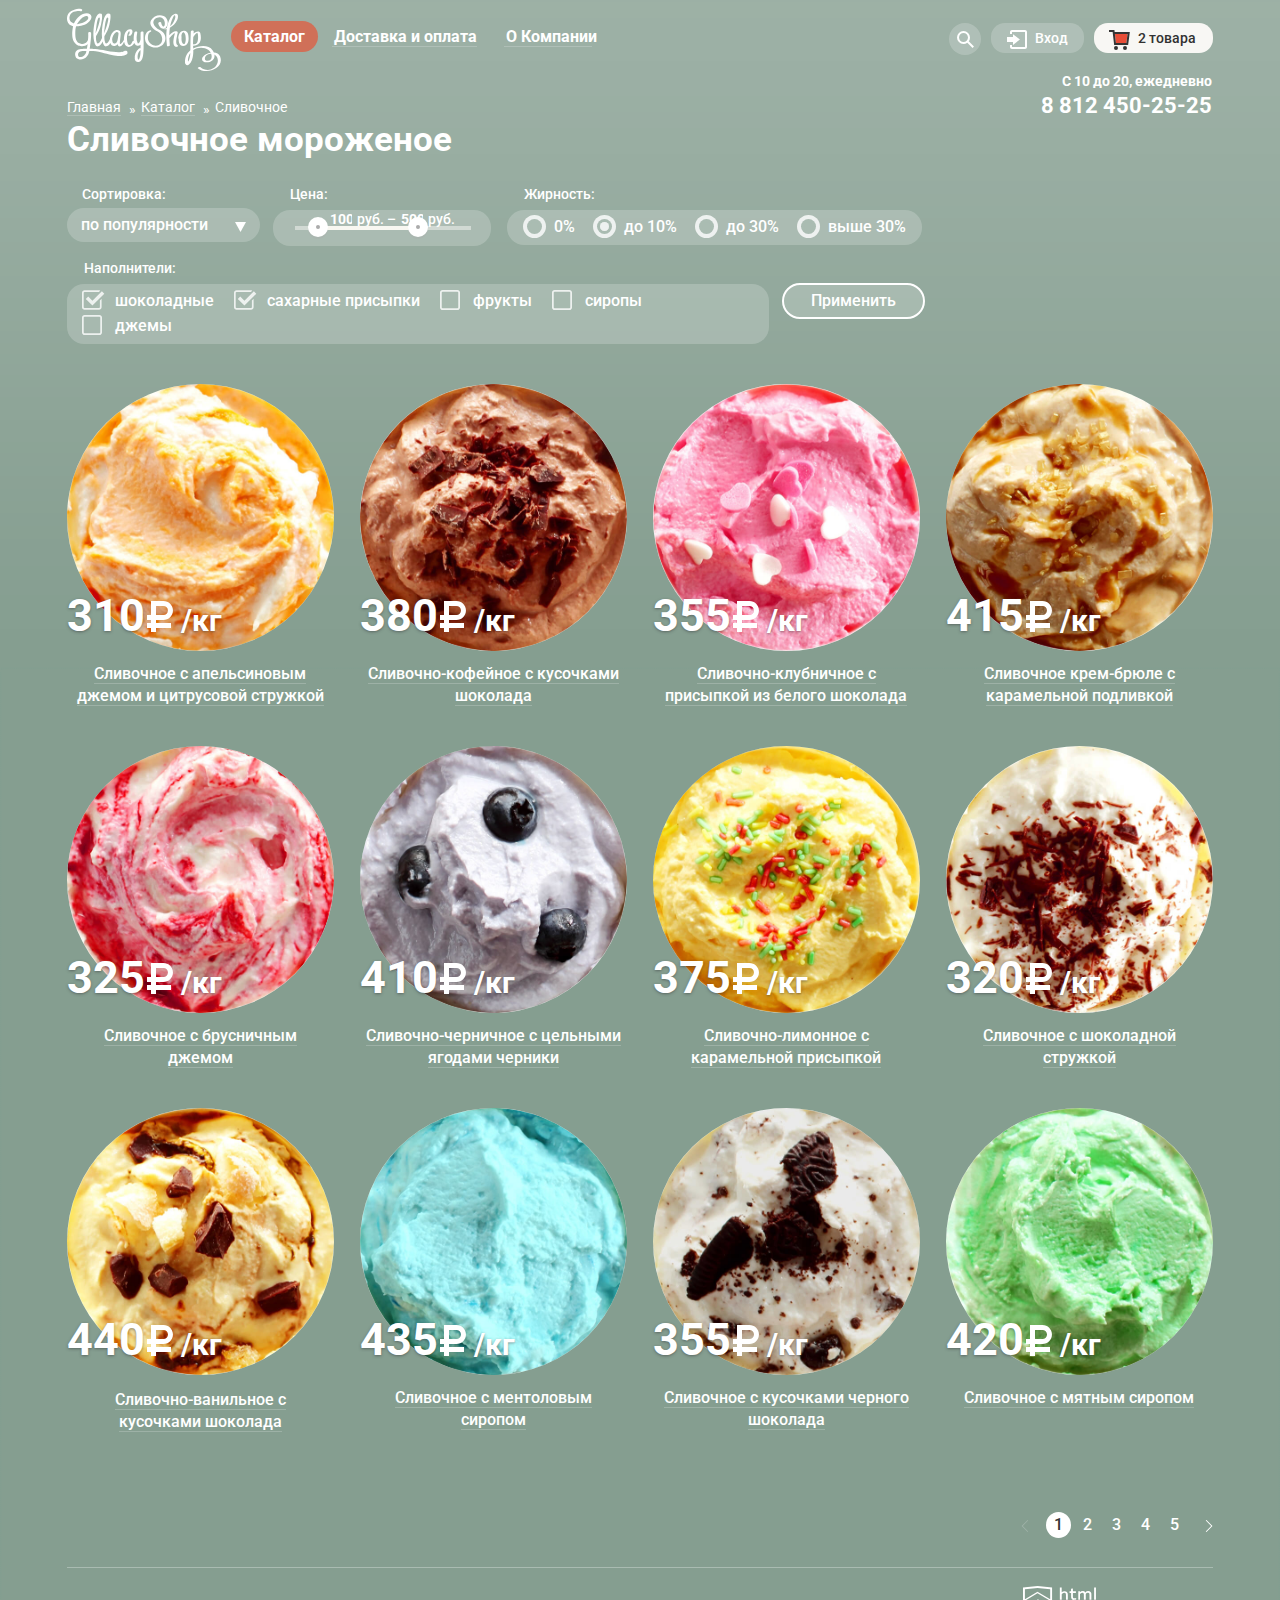
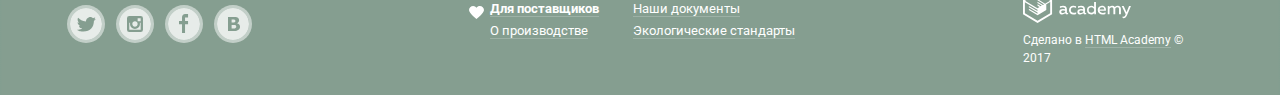
==== commit 82e28ca0: "оживление интерактивных элементов" ====
--- a/catalog.html
+++ b/catalog.html
@@ -108,7 +108,7 @@
                     <td colspan="5">Итого: 750 руб.</td>
                   </tr>
                 </table>
-                <a class="button" href="#">Оформить заказ</a>
+                <a class="button order-button" href="#">Оформить заказ</a>
               </div>
             </li>
           </ul>
@@ -407,5 +407,6 @@
           </div>
         </footer>
     </div>
+    <script src="js/script.js"></script>
   </body>
 </html>
--- a/css/style.css
+++ b/css/style.css
@@ -13,7 +13,15 @@
   line-height: 18px;
   font-family: "Roboto", "Arial", sans-serif;
   color: #ffffff;
+}
+.index-body.first-slide {
   background-color: #849d8f;
+}
+.index-body.second-slide {
+  background-color: #8996a6;
+}
+.index-body.third-slide {
+  background-color: #9d8b84;
 }
 .catalog-body {
   background-color: #849d8f;
@@ -23,6 +31,7 @@
 .site-container {
   width: 1200px;
   margin: 0 auto;
+  padding-bottom: 4px;
 }
 a {
   text-decoration: none;
@@ -98,9 +107,13 @@
   border: 1px solid rgba(46, 136, 228, 0.52);
   box-shadow: 0 0 0 1px rgba(46, 136, 228, 0.52);
 }
+.modal-error .entry-field {
+  border: 1px solid rgba(163, 27, 27, 0.52);
+  box-shadow: 0 0 0 1px rgba(163, 27, 27, 0.52);
+}
 .main-header {
   position: relative;
-  z-index: 2;
+  z-index: 3;
   margin-bottom: 39px;
   padding: 0 27px;
   text-align: right;
@@ -151,7 +164,8 @@
   width: 80%;
 }
 .site-navigation .current,
-.site-navigation .current:hover {
+.site-navigation .current:hover,
+.site-navigation .current:focus {
   color: #ffffff;
   background-color: #d07058;
   border-bottom: none;
@@ -192,13 +206,15 @@
   border-radius: 4px;
   box-shadow: 0px 20px 20px 0px rgba(0, 0, 0, 0.4);
   opacity: 0;
-  transform: scale(0.1);
+  transform: scale(0);
+  transform-origin: left top;
 }
 .site-navigation-link:hover + .item-navigation,
 .site-navigation-link:focus + .item-navigation,
 .site-navigation-link:active + .item-navigation,
 .site-navigation-item:hover .item-navigation,
-.item-navigation:hover {
+.item-navigation:hover,
+.item-navigation.focus {
   z-index: 2;
   opacity: 1;
   transform: scale(1);
@@ -276,7 +292,8 @@
   border-radius: 4px 5px;
   box-shadow: 0px 20px 20px 0px rgba(0, 0, 0, 0.4);
   opacity: 0;
-  transform: scale(0.1);
+  transform: scale(0);
+  transform-origin: right top;
 }
 .search-form input {
   width: 310px;
@@ -286,7 +303,8 @@
 .search-button:hover + .search-form,
 .search-button:active + .search-form,
 .search-button:focus + .search-form,
-.header-search:hover .search-form {
+.header-search:hover .search-form,
+.search-form.focus {
   opacity: 1;
   z-index: 2;
   transform: scale(1);
@@ -326,11 +344,13 @@
   box-shadow: 0px 20px 20px 0px rgba(0, 0, 0, 0.4);
   opacity: 0;
   transform: scale(0.1);
+
 }
 .enter-button:hover + .enter-form,
 .enter-button:focus + .enter-form,
 .enter-button:active + .enter-form,
-.header-enter:hover .enter-form {
+.header-enter:hover .enter-form,
+.enter-form.focus {
   opacity: 1;
   z-index: 2;
   transform: scale(1);
@@ -343,6 +363,7 @@
 }
 .enter-form .button {
   align-self: flex-start;
+  max-width: 100px;
   margin-top: 1px;
   padding: 9px 24px;
   box-shadow: 0 1px 2px 0 #ac1000;
@@ -427,7 +448,8 @@
 .full-cart:hover + .cart-content,
 .full-cart:focus + .cart-content,
 .full-cart:active + .cart-content,
-.header-cart:hover .cart-content {
+.header-cart:hover .cart-content,
+.cart-content.focus {
   z-index: 2;
   opacity: 1;
   transform: scale(1);
@@ -517,7 +539,7 @@
 }
 .promo-actions {
   position: relative;
-  display: flex;
+  display: none;
   flex-direction: column;
   justify-content: flex-end;
   align-items: center;
@@ -525,9 +547,8 @@
   padding-bottom: 5px;
   min-height: 495px;
 }
-.promo-actions:nth-child(2),
-.promo-actions:nth-child(3) {
-  display: none;
+.promo-actions.active {
+  display: flex;
 }
 .promo-actions h2 {
   z-index: 2;
@@ -549,6 +570,7 @@
 .promo-actions .button {
   z-index: 2;
   order: 2;
+  max-width: 850px;
   padding: 10px 40px 9px;
   font-size: 32px;
   line-height: 44px;
@@ -560,14 +582,15 @@
   position: absolute;
   left: 0;
   bottom: 27px;
+  z-index: 2;
 }
 .slider-button {
   width: 20px;
   height: 20px;
+  margin-right: 5px;
   background-color: transparent;
   border: 3px solid #ffffff;
   border-radius: 50%;
-  margin-right: 5px;
 }
 .button-wrapper .active {
   background-color: #ffffff;
@@ -643,13 +666,10 @@
   position: relative;
   width: 266px;
   margin-right: 27px;
-  padding: 209px 0 40px;
+  padding: 209px 0 39px;
 }
 .ice-cream-item:nth-child(4n) {
   margin-right: 0;
-}
-.bestsellers-item {
-  padding-bottom: 39px;
 }
 .bestsellers-item::before {
   content: "";
@@ -673,7 +693,8 @@
   border-radius: 4px;
   box-shadow: 0px 20px 20px 0px rgba(0, 0, 0, 0.4);
 }
-.ice-cream-item:hover::after {
+.ice-cream-item:hover::after,
+.ice-cream-item.focus::after {
   z-index: 1;
   display: block;
 }
@@ -735,12 +756,14 @@
   bottom: -62px;
   left: 34px;
   z-index: -1;
+  max-width: 220px;
   padding: 11px 18px;
   border-radius: 20px;
   opacity: 0;
   box-shadow: 0px 1px 2px 0px #ac1000;
 }
-.ice-cream-item:hover .ice-cream-wrapper > .item-button {
+.ice-cream-item:hover .ice-cream-wrapper > .item-button,
+.item-button:focus {
   z-index: 2;
   opacity: 1;
 }
@@ -802,7 +825,7 @@
   display: flex;
   justify-content: space-between;
   align-items: flex-start;
-  margin-bottom: 38px;
+  margin-bottom: 32px;
 }
 .blog-news {
   width: 560px;
@@ -875,15 +898,40 @@
   padding: 9px 16px;
   text-align: center;
 }
+.map-container {
+  position: relative;
+  z-index: 2;
+  margin-bottom: 7px;
+  width: 100%;
+  height: 430px;
+}
+.map-image {
+  position: absolute;
+  top: 0;
+  left: 50%;
+  z-index: -1;
+  transform: translateX(-50%);
+}
 .contacts-container {
   position: relative;
+  width: 100%;
+}
+.contacts-container iframe {
+  position: relative;
+  z-index: 2;
+  border: none;
+}
+.contacts-wrapper {
+  position: relative;
+  z-index: 3;
   width: 1200px;
-  margin: 0 -27px;
+  margin: 0 auto;
 }
 .contacts-description {
   position: absolute;
-  top: 62px;
-  right: 27px;
+  bottom: 68px;
+  right: 28px;
+  z-index: 3;
   width: 302px;
   padding: 27px 24px 33px 26px;
   font-size: 14px;
@@ -1004,8 +1052,8 @@
   width: 340px;
   margin: 0;
   padding: 0;
+  padding-top: 15px;
   padding-left: 16px;
-  padding-top: 15px;
   list-style: none;
   font-size: 13px;
 }
@@ -1073,6 +1121,18 @@
   border-radius: 9px;
   transform: translate(-50%, -50%);
 }
+@keyframes modal-active {
+  0% {
+    transform: translate(-50%, -2000px);
+  }
+  100% {
+    transform: translate(-50%, -50%);
+  }
+}
+.modal-feedback.active {
+  display: block;
+  animation: modal-active 1s;
+}
 .modal-overlay {
   position: fixed;
   top: 0;
@@ -1083,6 +1143,9 @@
   height: 100%;
   background-color: rgba(0, 0, 0, 0.3);
 }
+.modal-overlay.active {
+  display: block;
+}
 .modal-feedback p {
   margin: 0;
   margin-bottom: 20px;
@@ -1135,9 +1198,6 @@
   padding-top: 2px;
 }
 .breadcrumbs {
-  /*position: absolute;
-  top: -17px;
-  left: 27px;*/
   display: flex;
   width: 900px;
   margin: 0;
@@ -1371,9 +1431,9 @@
   border-radius: 17px;
 }
 .filler-list li {
+  margin-right: 17px;
+  margin-bottom: 7px;
   margin-left: 36px;
-  margin-bottom: 7px;
-  margin-right: 17px
 }
 .filler-list-button {position: relative;}
 .filler-list-button::before {
@@ -1433,7 +1493,7 @@
   justify-content: flex-end;
   flex-wrap: wrap;
   margin: 0;
-  margin-top: 39px;
+  margin-top: 40px;
   padding: 0;
   padding-bottom: 27px;
   font-weight: 500;
@@ -1486,20 +1546,19 @@
 }
 @media screen and (-ms-high-contrast: active), (-ms-high-contrast: none) {
   .for-ie{
+    margin-right: 27px;
     margin-left: 27px;
-    margin-right: 27px;
   }
   .for-ie-special {
+    margin-right: 0;
     margin-left: 0;
-    margin-right: 0;
-  }
-  /*.promo-actions {border-top: 1px solid transparent;}*/
+  }
   .promo-actions h2 {
     margin-top: 260px;
   }
   .content {
+    padding-right: 0;
     padding-left: 0;
-    padding-right: 0;
   }
   .catalog-main h1 {
     width: 1146px;
@@ -1509,8 +1568,8 @@
     outline: #0c456a solid 1px;
   }
   .button-wrapper {
+    bottom: 23px;
     left: -3px;
-    bottom: 23px;
   }
   .catalog-body .main-header {
     margin-bottom: 3px;
@@ -1529,11 +1588,24 @@
     height: 22px;
   }
   .breadcrumbs {
-    margin-top: 21px;
+    margin-top: 20px;
+  }
+  .contacts-container iframe {
+    border: 0;
   }
 }
 @supports (-ms-ime-align:auto) {
   .filler-list {
     padding-left: 11px;
   }
-}
+  .button-wrapper {
+    bottom: 23px;
+    left: 1px;
+  }
+  .ice-cream-item {
+    padding-bottom: 38px;
+  }
+  .pagination {
+    margin-top: 42px;
+  }
+}
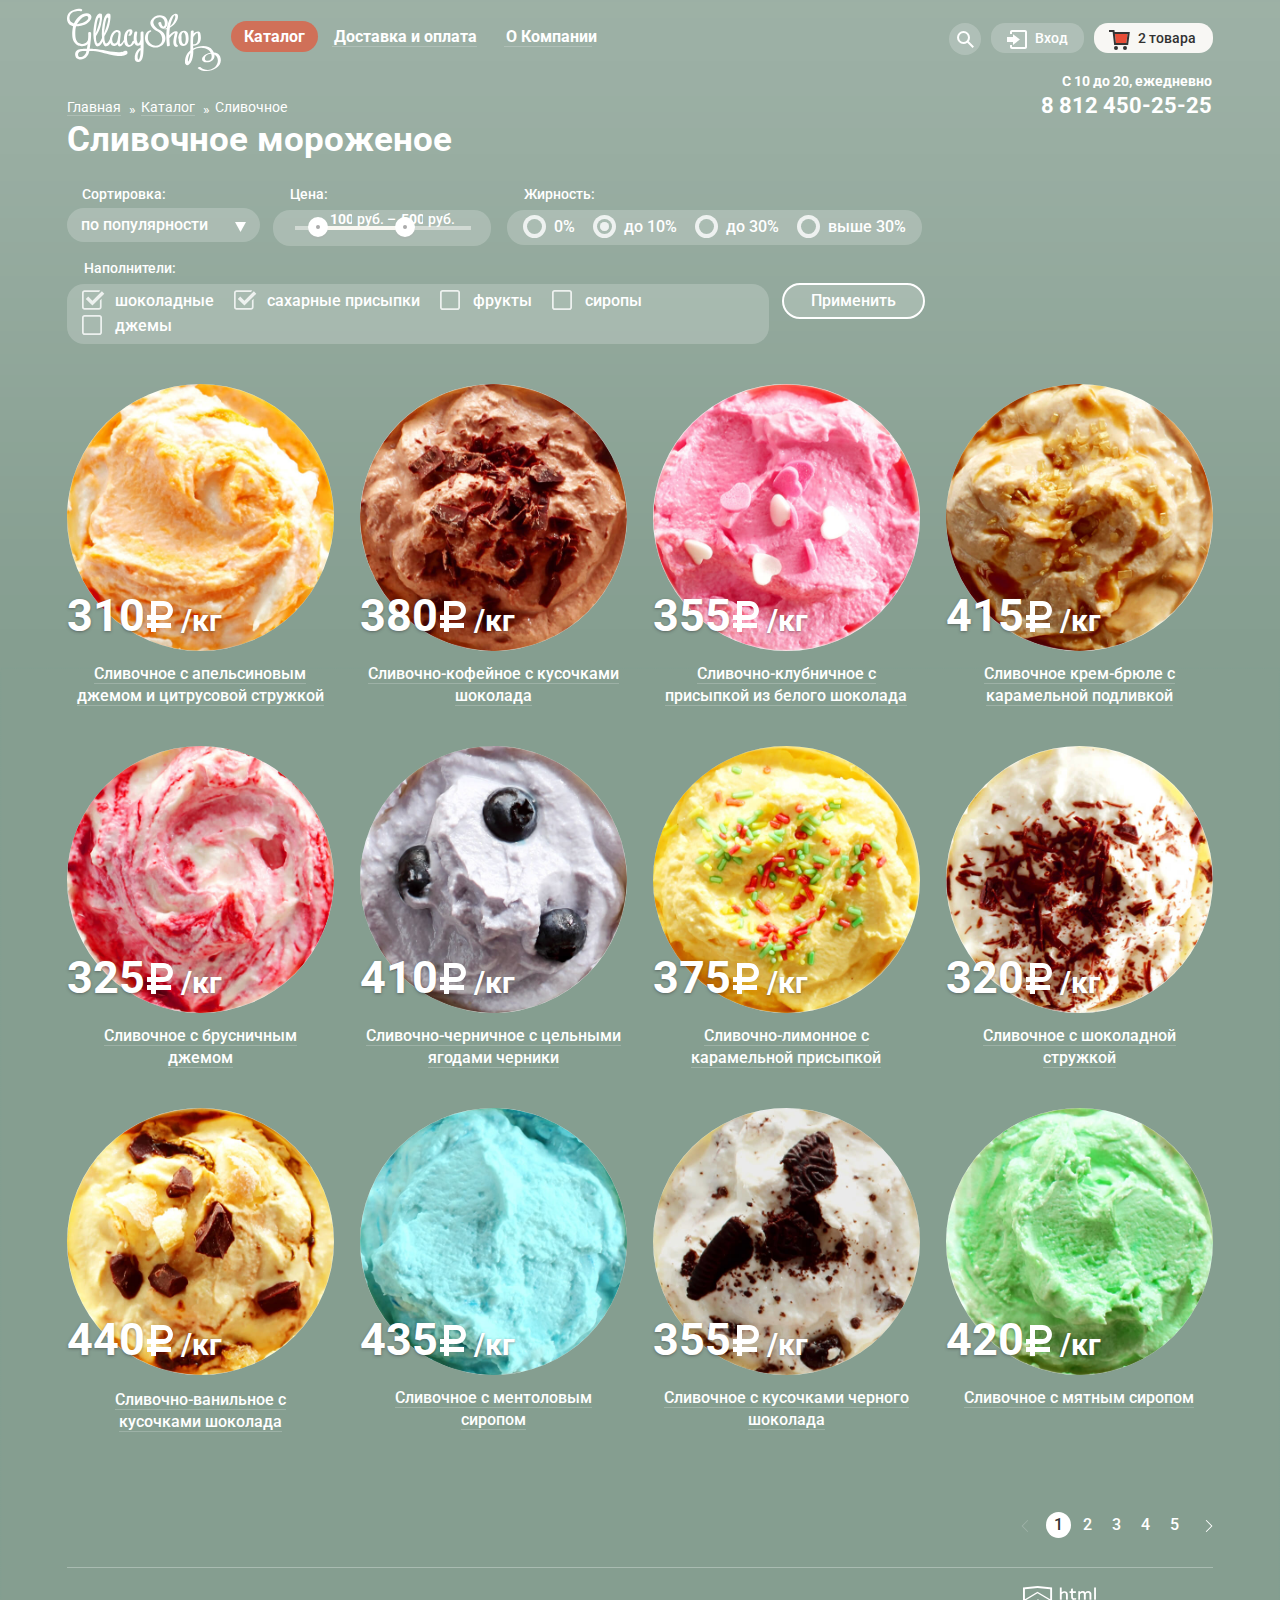
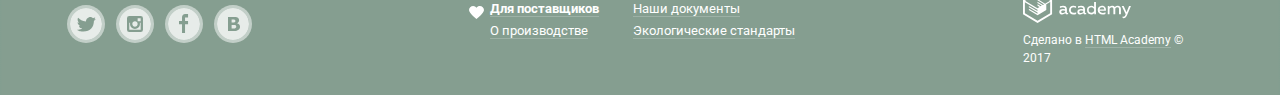
==== commit 7b4c7606: "оживление ползунков range(окончание)" ====
--- a/catalog.html
+++ b/catalog.html
@@ -5,7 +5,7 @@
     <meta name="format-detection" content="telephone=no">
     <title>HTML Academy: Глейси</title>
     <link href="https://fonts.googleapis.com/css?family=Roboto:400,500,700&amp;subset=cyrillic" rel="stylesheet">
-    <link href="css/normalize.css" rel="stylesheet">
+    <link href="css/normalize.min.css" rel="stylesheet">
     <link href="css/style.css" rel="stylesheet">
   </head>
   <body class="catalog-body">
@@ -62,10 +62,10 @@
                 <input class="entry-field" id="main-enter-password" name="enter-password" type="password" placeholder="Пароль">
                 <div class="enter-button-wrapper">
                   <button class="button" type="submit">Войти</button>
-                  <p>
+                  <div class="enter-link-wrapper">
                     <a class="enter-form-link" href="#">Забыли пароль?</a>
                     <a class="enter-form-link" href="#">Новая регистрация</a>
-                  </p>
+                  </div>
                 </div>
               </form>
             </li>
@@ -152,6 +152,7 @@
             </p>
             <div class="price-range-background">
               <div class="price-range">
+                <div class="price-range-fat"></div>
                 <button class="min-price-button" type="button" aria-label="Минимальная цена"></button>
                 <button class="max-price-button" type="button" aria-label="Максимальная цена"></button>
               </div>
--- a/css/style.css
+++ b/css/style.css
@@ -372,12 +372,13 @@
   display: flex;
   justify-content: space-between;
 }
-.enter-form p {
+.enter-form .enter-link-wrapper {
   width: 119px;
   margin: 0;
 }
 .enter-form-link {
   position: relative;
+  font-weight: 400;
   font-size: 13px;
   line-height: 24px;
   color: #323232;
@@ -558,7 +559,7 @@
   margin-bottom: 30px;
   font-weight: 700;
   font-size: 60px;
-  line-height: 61px;
+  line-height: 60px;
   text-align: center;
 }
 .promo-image {
@@ -589,8 +590,12 @@
   height: 20px;
   margin-right: 5px;
   background-color: transparent;
-  border: 3px solid #ffffff;
+  border: 2px solid #ffffff;
   border-radius: 50%;
+}
+.slider-button:hover,
+.slider-button:focus {
+  background-color: rgba(255, 255, 255, 0.4);
 }
 .button-wrapper .active {
   background-color: #ffffff;
@@ -694,7 +699,7 @@
   box-shadow: 0px 20px 20px 0px rgba(0, 0, 0, 0.4);
 }
 .ice-cream-item:hover::after,
-.ice-cream-item.focus::after {
+.ice-cream-item.focused::after {
   z-index: 1;
   display: block;
 }
@@ -763,7 +768,8 @@
   box-shadow: 0px 1px 2px 0px #ac1000;
 }
 .ice-cream-item:hover .ice-cream-wrapper > .item-button,
-.item-button:focus {
+.item-button:focus,
+.item-button.active {
   z-index: 2;
   opacity: 1;
 }
@@ -915,10 +921,13 @@
 .contacts-container {
   position: relative;
   width: 100%;
+  overflow: hidden;
 }
 .contacts-container iframe {
   position: relative;
   z-index: 2;
+  width: 100%;
+  height: 100%;
   border: none;
 }
 .contacts-wrapper {
@@ -929,7 +938,7 @@
 }
 .contacts-description {
   position: absolute;
-  bottom: 68px;
+  bottom: 66px;
   right: 28px;
   z-index: 3;
   width: 302px;
@@ -963,6 +972,9 @@
 .contacts-phone .phone-number {
   margin-top: 4px;
   margin-bottom: 3px;
+  line-height: 22px;
+}
+.contacts-phone .work-time {
   line-height: 22px;
 }
 .contacts-description .button {
@@ -1294,7 +1306,7 @@
 }
 .sorting-filter option {
   font-size: 14px;
-  line-height: 14px;
+  line-height: 16px;
   color: #323232;
   background-color: #ffffff;
 }
@@ -1341,13 +1353,14 @@
 .price-range {
   position: relative;
   width: 176px;
-  padding-left: 25px;
+  /*padding-left: 25px;*/
   border-bottom: 4px solid rgba(248, 247, 244, 0.5);
 }
-.price-range::before {
-  content: "";
-  position: absolute;
-  width: 98px;
+.price-range .price-range-fat {
+  position: absolute;
+  left: 23px;
+  z-index: 1;
+  width: 96px;
   height: 4px;
   background-color: #f8f7f1
 }
@@ -1355,6 +1368,7 @@
 .max-price-button {
   position: absolute;
   top: -9px;
+  z-index: 2;
   width: 20px;
   height: 23px;
   background-color: transparent;
@@ -1362,11 +1376,17 @@
   border: none;
   cursor: pointer;
 }
+.min-price-button:hover,
+.max-price-button:hover,
+.min-price-button:focus,
+.max-price-button:focus  {
+  transform: scale(1.1);
+}
 .min-price-button {
   left: 13px;
 }
 .max-price-button {
-  right: 43px;
+  left: 100px;
 }
 .fat {
   width: 415px;
@@ -1418,6 +1438,9 @@
 .fat-list-radio:disabled:checked + .fat-list-button::before {
   background-color: rgba(255, 255, 255, 0.4);
 }
+.fat-list-radio:disabled + .fat-list-button {
+  color: rgba(255, 255, 255, 0.4);
+}
 .filler {
   width: 702px;
 }
@@ -1464,6 +1487,9 @@
 }
 .filler-list-checkbox:disabled:checked + .filler-list-button::before {
   background-image: url(../img/checkbox-on-disabled.svg);
+}
+.filler-list-checkbox:disabled + .filler-list-button {
+  color: rgba(255, 255, 255, 0.4);
 }
 .filters-button {
   align-self: flex-start;
@@ -1540,12 +1566,9 @@
     left: -2px;
     bottom: 25px;
   }
-  .slider-button {
-    height: 22px;
-  }
 }
 @media screen and (-ms-high-contrast: active), (-ms-high-contrast: none) {
-  .for-ie{
+  .for-ie {
     margin-right: 27px;
     margin-left: 27px;
   }
@@ -1584,9 +1607,6 @@
     justify-content: flex-end;
     margin-left: 15px;
   }
-  .slider-button {
-    height: 22px;
-  }
   .breadcrumbs {
     margin-top: 20px;
   }
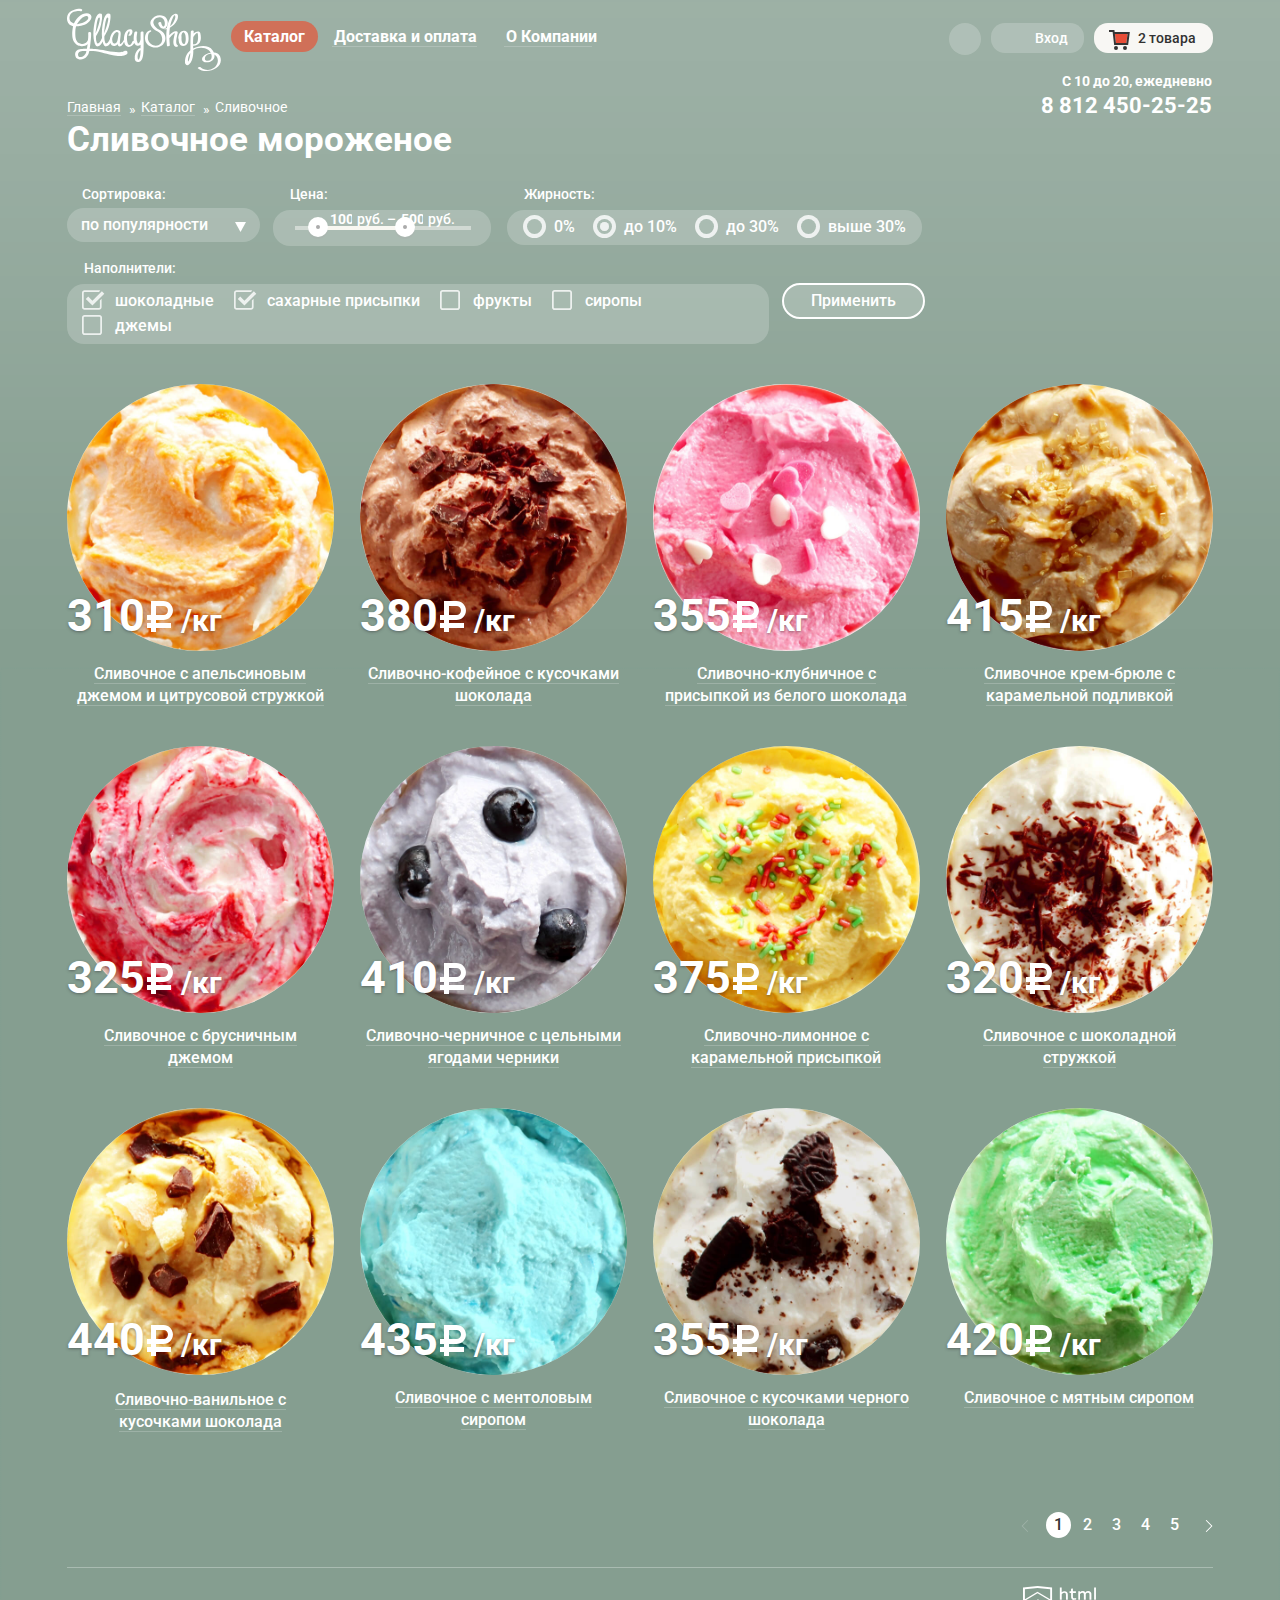
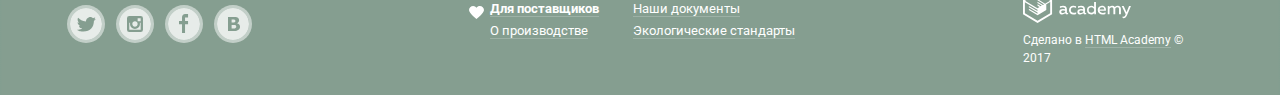
==== commit c905348b: "svg библиотека" ====
--- a/catalog.html
+++ b/catalog.html
@@ -47,14 +47,23 @@
           </ul>
           <ul class="user-navigation">
             <li class="header-search">
-              <a class="user-navigation-link search-button" href="#" aria-label="Поиск"></a>
+              <a class="user-navigation-link search-button" href="#" aria-label="Поиск">
+                <svg class="search-icon" width = "18" height= "18">
+                  <use xlink:href = "img/pictures.svg#search"></use>
+                </svg>
+              </a>
               <form class="search-form" method="get" action="#">
                 <label class="visually-hidden" for="main-search">Что ищем</label>
                 <input class="entry-field" id="main-search" name="search" type="search" placeholder="Что ищем?">
               </form>
             </li>
             <li class="header-enter">
-              <a class="user-navigation-link enter-button" href="#">Вход</a>
+              <a class="user-navigation-link enter-button" href="#">
+                <svg class="search-icon" width = "21" height= "19">
+                  <use xlink:href = "img/pictures.svg#enter"></use>
+                </svg>
+                Вход
+              </a>
               <form class="enter-form" method="post" action="#">
                 <label class="visually-hidden" for="main-enter-email">Введите адрес электронной почты</label>
                 <input class="entry-field" id="main-enter-email" name="enter-email" type="email" placeholder="Электронная почта">
--- a/css/style.css
+++ b/css/style.css
@@ -271,16 +271,24 @@
   position: relative;
 }
 .search-button {
+  position: relative;
   width: 32px;
   height: 32px;
-  background-image: url(../img/search.svg);
-  background-repeat: no-repeat;
-  background-position: center;
+  /*background-image: url(../img/search.svg);*/
+ /*background-repeat: no-repeat;
+  background-position: center;*/
   border-radius: 50%;
 }
-.search-button:hover,
-.search-button:focus {
-  background-image: url(../img/search-hover.svg);
+.search-button svg {
+  position: absolute;
+  left: 50%;
+  top: 50%;
+  transform: translate(-50%, -50%);
+  fill: #ffffff;
+}
+.search-button:hover .search-icon,
+.search-button:focus .search-icon {
+  fill: #000000;
 }
 .search-form {
   position: absolute;
@@ -315,18 +323,18 @@
 .header-enter .enter-button {
   padding: 7px 16px 7px 44px;
 }
-.header-enter .enter-button::before {
-  content: "";
+.header-enter svg {
   position: absolute;
   top: 7px;
   left: 16px;
   width: 21px;
   height: 19px;
-  background-image: url(../img/enter.svg);
-}
-.header-enter .enter-button:hover::before,
-.header-enter .enter-button:focus::before {
-  background-image: url(../img/enter-hover.svg);
+  fill: #ffffff;
+  /*background-image: url(../img/enter.svg);*/
+}
+.enter-button:hover svg,
+.enter-button:focus svg {
+  fill: #000000;
 }
 .enter-form {
   position: absolute;
@@ -922,13 +930,6 @@
   position: relative;
   width: 100%;
   overflow: hidden;
-}
-.contacts-container iframe {
-  position: relative;
-  z-index: 2;
-  width: 100%;
-  height: 100%;
-  border: none;
 }
 .contacts-wrapper {
   position: relative;
@@ -1610,9 +1611,6 @@
   .breadcrumbs {
     margin-top: 20px;
   }
-  .contacts-container iframe {
-    border: 0;
-  }
 }
 @supports (-ms-ime-align:auto) {
   .filler-list {
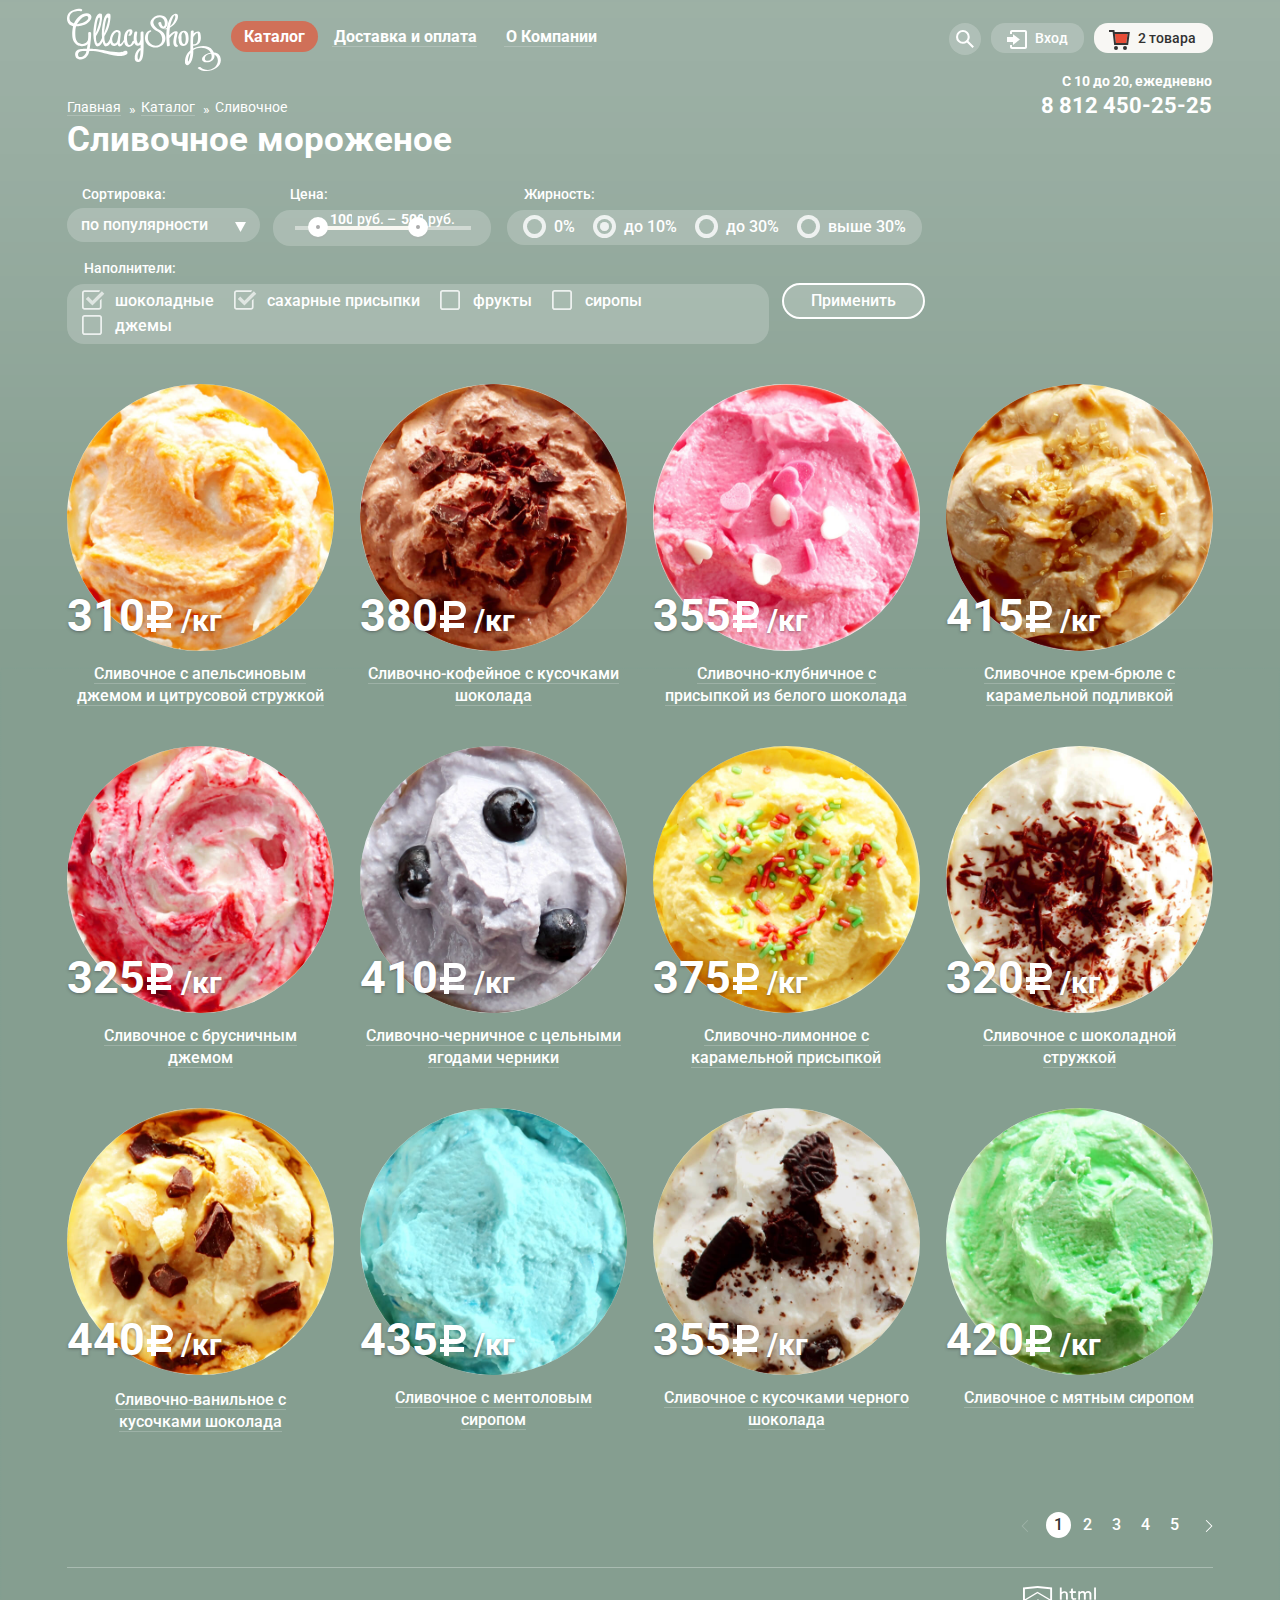
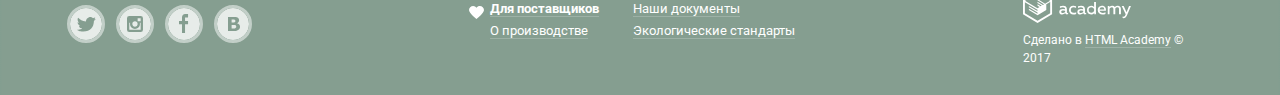
==== commit b016efa8: "доделана библиотека Svg" ====
--- a/catalog.html
+++ b/catalog.html
@@ -3,7 +3,7 @@
   <head>
     <meta charset="utf-8">
     <meta name="format-detection" content="telephone=no">
-    <title>HTML Academy: Глейси</title>
+    <title>Глэйси: Сливочное мороженое</title>
     <link href="https://fonts.googleapis.com/css?family=Roboto:400,500,700&amp;subset=cyrillic" rel="stylesheet">
     <link href="css/normalize.min.css" rel="stylesheet">
     <link href="css/style.css" rel="stylesheet">
@@ -59,7 +59,7 @@
             </li>
             <li class="header-enter">
               <a class="user-navigation-link enter-button" href="#">
-                <svg class="search-icon" width = "21" height= "19">
+                <svg class="enter-icon" width = "21" height= "19">
                   <use xlink:href = "img/pictures.svg#enter"></use>
                 </svg>
                 Вход
@@ -373,21 +373,33 @@
             <li>
               <a class="social-link twitter" href="#">
                 <span class="visually-hidden">Твиттер</span>
+                <svg class="twitter-icon" width = "32" height= "32">
+                  <use xlink:href = "img/pictures.svg#twitter"></use>
+                </svg>
               </a>
             </li>
             <li>
               <a class="social-link instagramm" href="#">
                 <span class="visually-hidden">Инстаграмм</span>
+                <svg class="instagramm-icon" width = "32" height= "32">
+                  <use xlink:href = "img/pictures.svg#instagramm"></use>
+                </svg>
               </a>
             </li>
             <li>
               <a class="social-link facebook" href="#">
                 <span class="visually-hidden">Фейсбук</span>
+                <svg class="facebook-icon" width = "32" height= "32">
+                  <use xlink:href = "img/pictures.svg#facebook"></use>
+                </svg>
               </a>
             </li>
             <li>
               <a class="social-link vk" href="#">
                 <span class="visually-hidden">Вконтакте</span>
+                <svg class="vkontakte-icon" width = "32" height= "32">
+                  <use xlink:href = "img/pictures.svg#vkontakte"></use>
+                </svg>
               </a>
           </li>
           </ul>
--- a/css/style.css
+++ b/css/style.css
@@ -274,9 +274,6 @@
   position: relative;
   width: 32px;
   height: 32px;
-  /*background-image: url(../img/search.svg);*/
- /*background-repeat: no-repeat;
-  background-position: center;*/
   border-radius: 50%;
 }
 .search-button svg {
@@ -330,7 +327,6 @@
   width: 21px;
   height: 19px;
   fill: #ffffff;
-  /*background-image: url(../img/enter.svg);*/
 }
 .enter-button:hover svg,
 .enter-button:focus svg {
@@ -352,7 +348,6 @@
   box-shadow: 0px 20px 20px 0px rgba(0, 0, 0, 0.4);
   opacity: 0;
   transform: scale(0.1);
-
 }
 .enter-button:hover + .enter-form,
 .enter-button:focus + .enter-form,
@@ -415,18 +410,17 @@
   position: relative;
   padding: 7px 34px 7px 44px;
 }
-.header-cart .cart-link::before {
-  content: "";
+.header-cart svg {
   position: absolute;
   top: 7px;
   left: 15px;
   width: 21px;
   height: 20px;
-  background-image: url(../img/cart.svg);
-}
-.header-cart .cart-link:hover::before,
-.header-cart .cart-link:focus::before {
-  background-image: url(../img/cart-hover.svg);
+  fill: #ffffff;
+}
+.cart-link:hover svg,
+.cart-link:focus svg {
+  fill: #000000;
 }
 .user-navigation .full-cart {
   padding-right: 17px;
@@ -436,6 +430,12 @@
 .header-cart .full-cart::before,
 .header-cart .full-cart:hover::before,
 .header-cart .full-cart:focus::before {
+  content: "";
+  position: absolute;
+  top: 7px;
+  left: 15px;
+  width: 21px;
+  height: 20px;
   background-image: url(../img/full-cart.svg);
 }
 .cart-content {
@@ -1002,60 +1002,32 @@
   margin-bottom: 5px;
 }
 .social .social-link {
+  position: relative;
   display: block;
   width: 38px;
   height: 38px;
   border: 3px solid rgba(255, 255, 255, 0.5);
   border-radius: 50%;
+  overflow: hidden;
+}
+.social-link svg {
+  position: absolute;
+  top: 50%;
+  left: 50%;
+  transform: translate(-50%, -50%);
+  fill: rgba(255, 255, 255, 0.8);
 }
 .social .social-link:hover,
 .social .social-link:active,
 .social .social-link:focus {
   border: 3px solid rgba(255, 255, 255, 0.7);
 }
-.twitter {
-  background-image: url(../img/twitter.svg);
-  background-repeat: no-repeat;
-  background-position: center;
- }
- .twitter:hover {
-  background-image: url(../img/twitter-hover.svg);
- }
- .twitter:active {
-  background-image: url(../img/twitter-active.svg);
- }
-.instagramm {
-  background-image: url(../img/instagramm.svg);
-  background-repeat: no-repeat;
-  background-position: center;
-}
-.instagramm:hover {
-  background-image: url(../img/instagramm-hover.svg);
-}
-.instagramm:active {
-  background-image: url(../img/instagramm-active.svg);
-}
-.facebook {
-  background-image: url(../img/facebook.svg);
-  background-repeat: no-repeat;
-  background-position: center;
-}
-.facebook:hover {
-  background-image: url(../img/facebook-hover.svg);
-}
-.facebook:active {
-  background-image: url(../img/facebook-active.svg);
-}
-.vk {
-  background-image: url(../img/vkontakte.svg);
-  background-repeat: no-repeat;
-  background-position: center;
-}
-.vk:hover {
-  background-image: url(../img/vkontakte-hover.svg);
-}
-.vk:active {
-  background-image: url(../img/vkontakte-active.svg);
+.social-link:hover svg,
+.social-link:focus svg {
+  fill: #ffffff;
+}
+.social-link:active svg {
+  fill: #e9e9e9;
 }
 .for-constractors-menu {
   position: relative;
@@ -1354,7 +1326,6 @@
 .price-range {
   position: relative;
   width: 176px;
-  /*padding-left: 25px;*/
   border-bottom: 4px solid rgba(248, 247, 244, 0.5);
 }
 .price-range .price-range-fat {
@@ -1387,7 +1358,7 @@
   left: 13px;
 }
 .max-price-button {
-  left: 100px;
+  left: 113px;
 }
 .fat {
   width: 415px;
@@ -1397,8 +1368,8 @@
   flex-wrap: wrap;
   margin: 0;
   padding: 8px 2px 2px 12px;
+  list-style: none;
   background-color: rgba(255, 255, 255, 0.2);
-  list-style: none;
   border-radius: 17px;
 }
 .fat-list li {
@@ -1470,9 +1441,10 @@
   background-image: url(../img/checkbox-off.svg);
   background-repeat: no-repeat;
   background-size: contain;
+  opacity: 0.8;
 }
 .filler-list-button:hover::before {
-  background-image: url(../img/checkbox-off-hover.svg);
+  opacity: 1;
 }
 .filler-list-checkbox:focus + .filler-list-button::before {
   outline: rgba(255, 255, 255, 0.5) dashed 1px;
@@ -1480,14 +1452,8 @@
 .filler-list-checkbox:checked + .filler-list-button::before {
   background-image: url(../img/checkbox-on.svg);
 }
-.filler-list-checkbox:checked + .filler-list-button:hover::before {
-  background-image: url(../img/checkbox-on-hover.svg);
-}
 .filler-list-checkbox:disabled + .filler-list-button::before {
-  background-image: url(../img/checkbox-off-disabled.svg);
-}
-.filler-list-checkbox:disabled:checked + .filler-list-button::before {
-  background-image: url(../img/checkbox-on-disabled.svg);
+  opacity: 0.4;
 }
 .filler-list-checkbox:disabled + .filler-list-button {
   color: rgba(255, 255, 255, 0.4);
@@ -1532,9 +1498,10 @@
 }
 .back {
   margin-right: 13px;
-  background: url(../img/icon-back-small.svg) no-repeat 0 50%;
+  background: url(../img/icon-forward-small.svg) no-repeat 0 50%;
   transform: rotate(180deg);
   height: 28px;
+  opacity: 0.2;
 }
 .pagination .page:active,
 .pagination .active {
